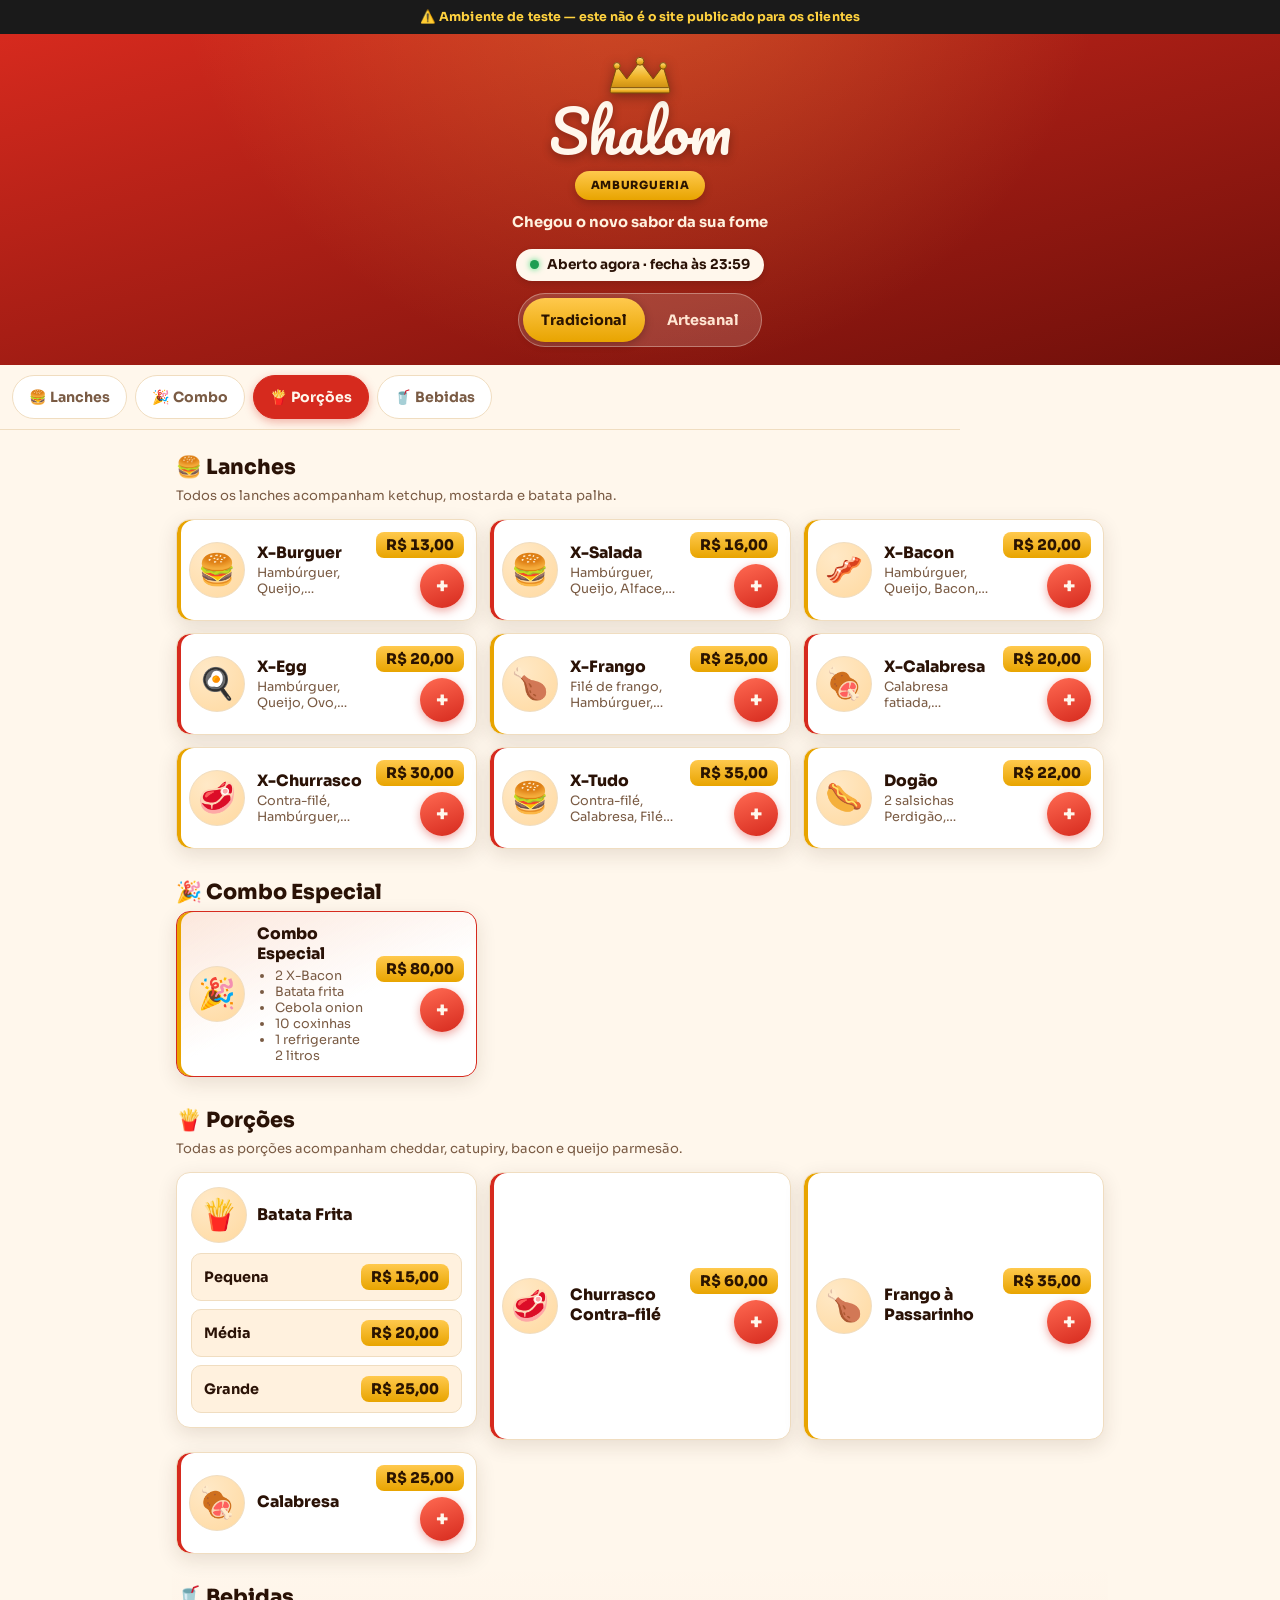
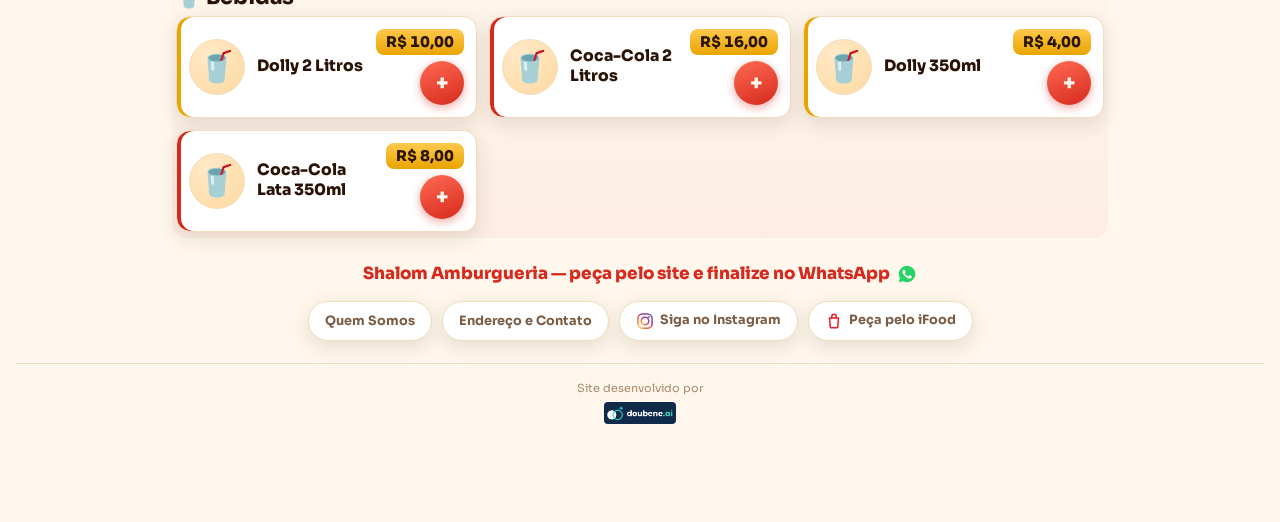
==== index.html @ d797e310 "Usa o ícone real do WhatsApp no painel Endereço e Contato Troca o emoji de telefone (📞) pela mesma S" ====
<!DOCTYPE html>
<html lang="pt-BR">
<head>
  <meta charset="UTF-8" />
  <meta name="viewport" content="width=device-width, initial-scale=1, viewport-fit=cover" />
  <title>Shalom Amburgueria | Cardápio e Pedido pelo WhatsApp</title>
  <meta name="description" content="Monte seu pedido de lanches, porções e bebidas da Shalom Amburgueria e envie direto pelo WhatsApp. Rápido, fácil e sem cadastro." />

  <!-- Open Graph / compartilhamento -->
  <meta property="og:title" content="Shalom Amburgueria" />
  <meta property="og:description" content="Monte seu pedido e envie pelo WhatsApp em menos de 1 minuto." />
  <meta property="og:type" content="website" />
  <meta property="og:image" content="favicon.svg" />

  <meta name="theme-color" content="#8c1a12" />
  <link rel="icon" type="image/svg+xml" href="favicon.svg" />

  <!-- Google Fonts: Sora (textos) e Pacifico (logo, estilo letreiro de neon) -->
  <link rel="preconnect" href="https://fonts.googleapis.com" />
  <link rel="preconnect" href="https://fonts.gstatic.com" crossorigin />
  <link href="https://fonts.googleapis.com/css2?family=Pacifico&family=Sora:wght@400;500;600;700;800&display=swap" rel="stylesheet" />

  <link rel="stylesheet" href="style.css" />
</head>
<body>

  <!-- Só aparece fora do domínio de produção (ver CONFIG.dominioProducao
       em cardapio.js) — evita confundir o ambiente de testes com o site
       real. Preenchido/mostrado pelo app.js. -->
  <p id="banner-ambiente" class="banner-ambiente" hidden>⚠️ Ambiente de teste — este não é o site publicado para os clientes</p>

  <!-- ======================= CABEÇALHO ======================= -->
  <header class="topo">
    <div class="topo__conteudo">
      <!-- Logo recriado em SVG/CSS, sem usar fotos do cardápio impresso -->
      <div class="logo" role="img" aria-label="Shalom Amburgueria">
        <svg class="logo__coroa" viewBox="0 0 100 60" aria-hidden="true" focusable="false">
          <polygon points="5,50 15,15 30,35 50,8 70,35 85,15 95,50" fill="url(#gradCoroa)" stroke="#7a4f0c" stroke-width="1.5" stroke-linejoin="round" />
          <circle cx="15" cy="15" r="5" fill="url(#gradCoroa)" stroke="#7a4f0c" stroke-width="1.5" />
          <circle cx="50" cy="8" r="6" fill="url(#gradCoroa)" stroke="#7a4f0c" stroke-width="1.5" />
          <circle cx="85" cy="15" r="5" fill="url(#gradCoroa)" stroke="#7a4f0c" stroke-width="1.5" />
          <rect x="5" y="48" width="90" height="8" rx="2" fill="url(#gradCoroa)" stroke="#7a4f0c" stroke-width="1.5" />
          <defs>
            <linearGradient id="gradCoroa" x1="0" y1="0" x2="0" y2="1">
              <stop offset="0%" stop-color="#ffe28a" />
              <stop offset="55%" stop-color="#f0b429" />
              <stop offset="100%" stop-color="#c98b0f" />
            </linearGradient>
          </defs>
        </svg>
        <span class="logo__nome">Shalom</span>
        <span class="logo__faixa">Amburgueria</span>
        <p class="logo__tagline" id="tagline"></p>
      </div>

      <div class="topo__status-linha">
        <p id="status-loja" class="status-loja" aria-live="polite">
          <span class="status-loja__ponto" aria-hidden="true"></span>
          <span class="status-loja__texto">Verificando horário…</span>
        </p>

        <!-- Seletor de linha: só aparece quando há 2 linhas ativas (ver app.js) -->
        <div id="seletor-linha" class="seletor-linha" role="radiogroup" aria-label="Escolha a linha do lanche">
          <button type="button" class="seletor-linha__btn" data-linha="tradicional" role="radio" aria-checked="true">Tradicional</button>
          <button type="button" class="seletor-linha__btn" data-linha="artesanal" role="radio" aria-checked="false">Artesanal</button>
        </div>
      </div>
    </div>
  </header>

  <!-- ======================= MENU DE CATEGORIAS ======================= -->
  <nav class="menu-categorias" id="menu-categorias" aria-label="Categorias do cardápio">
    <button type="button" class="menu-categorias__btn" data-categoria="cat-lanches" aria-current="true">🍔 Lanches</button>
    <button type="button" class="menu-categorias__btn" data-categoria="cat-combo">🎉 Combo</button>
    <button type="button" class="menu-categorias__btn" data-categoria="cat-porcoes">🍟 Porções</button>
    <button type="button" class="menu-categorias__btn" data-categoria="cat-bebidas">🥤 Bebidas</button>
  </nav>

  <!-- ======================= CONTEÚDO PRINCIPAL ======================= -->
  <main id="conteudo">

    <section id="cat-lanches" class="secao" aria-labelledby="titulo-lanches">
      <h2 id="titulo-lanches" class="secao__titulo">🍔 Lanches</h2>
      <p class="secao__observacao" id="obs-lanches"></p>
      <div class="grade-itens" id="grade-lanches"></div>
    </section>

    <section id="cat-combo" class="secao" aria-labelledby="titulo-combo">
      <h2 id="titulo-combo" class="secao__titulo">🎉 Combo Especial</h2>
      <div class="grade-itens" id="grade-combo"></div>
    </section>

    <section id="cat-porcoes" class="secao" aria-labelledby="titulo-porcoes">
      <h2 id="titulo-porcoes" class="secao__titulo">🍟 Porções</h2>
      <p class="secao__observacao" id="obs-porcoes"></p>
      <div class="grade-itens" id="grade-porcoes"></div>
    </section>

    <section id="cat-bebidas" class="secao secao--bebidas" aria-labelledby="titulo-bebidas">
      <h2 id="titulo-bebidas" class="secao__titulo">🥤 Bebidas</h2>
      <div class="grade-itens" id="grade-bebidas"></div>
    </section>

  </main>

  <footer class="rodape">
    <p class="rodape__destaque">
      Shalom Amburgueria — peça pelo site e finalize no WhatsApp
      <svg class="icone-whatsapp icone-whatsapp--inline" viewBox="0 0 24 24" aria-hidden="true" focusable="false" fill="currentColor">
        <path d="M12.04 2C6.58 2 2.13 6.45 2.13 11.91c0 1.75.46 3.45 1.32 4.95L2 22l5.25-1.38c1.45.79 3.08 1.21 4.79 1.21h.01c5.46 0 9.9-4.44 9.9-9.9S17.5 2 12.04 2zm5.8 14.03c-.24.68-1.4 1.3-1.93 1.38-.49.08-1.11.11-1.79-.11-.41-.13-.94-.3-1.62-.6-2.85-1.23-4.71-4.09-4.85-4.28-.14-.19-1.16-1.54-1.16-2.94 0-1.4.73-2.09.99-2.37.26-.28.57-.35.76-.35.19 0 .38 0 .55.01.18.01.41-.07.64.49.24.57.81 1.98.88 2.12.07.14.12.31.02.5-.09.19-.14.31-.28.48-.14.17-.29.37-.42.5-.14.14-.28.29-.12.57.16.28.71 1.17 1.52 1.9 1.05.94 1.93 1.23 2.21 1.37.28.14.44.12.6-.07.16-.19.68-.79.87-1.06.18-.28.37-.23.62-.14.26.09 1.63.77 1.91.91.28.14.47.21.54.33.07.12.07.68-.17 1.36z" />
      </svg>
    </p>

    <nav class="rodape__links" aria-label="Sobre a loja">
      <button type="button" class="rodape__link" id="btn-quem-somos">Quem Somos</button>
      <button type="button" class="rodape__link" id="btn-endereco">Endereço e Contato</button>
      <a href="#" class="rodape__link" id="link-instagram" target="_blank" rel="noopener noreferrer" hidden>
        <svg class="rodape__icone" viewBox="0 0 24 24" aria-hidden="true" focusable="false">
          <defs>
            <linearGradient id="gradInsta" x1="0%" y1="100%" x2="100%" y2="0%">
              <stop offset="0%" stop-color="#FED576" />
              <stop offset="26%" stop-color="#F47133" />
              <stop offset="61%" stop-color="#BC3081" />
              <stop offset="100%" stop-color="#4C63D2" />
            </linearGradient>
          </defs>
          <rect x="2.5" y="2.5" width="19" height="19" rx="6" fill="none" stroke="url(#gradInsta)" stroke-width="2" />
          <circle cx="12" cy="12" r="5" fill="none" stroke="url(#gradInsta)" stroke-width="2" />
          <circle cx="17.3" cy="6.7" r="1.3" fill="url(#gradInsta)" />
        </svg>
        Siga no Instagram
      </a>
      <a href="#" class="rodape__link" id="link-ifood" target="_blank" rel="noopener noreferrer" hidden>
        <svg class="rodape__icone" viewBox="0 0 24 24" aria-hidden="true" focusable="false" fill="none" stroke="#EA1D2C" stroke-width="2" stroke-linecap="round" stroke-linejoin="round">
          <path d="M6 8h12l-1.1 12.2a1 1 0 0 1-1 .8H8.1a1 1 0 0 1-1-.8L6 8z" />
          <path d="M9 8V6a3 3 0 0 1 6 0v2" />
        </svg>
        Peça pelo iFood
      </a>
    </nav>

    <div class="rodape__credito">
      <span>Site desenvolvido por</span>
      <img src="doubene-logo.png" alt="doubene.ai" class="rodape__credito-logo" width="120" height="36" loading="lazy" />
    </div>
  </footer>

  <!-- ======================= PAINEL INFORMATIVO (Quem Somos / Endereço) ======================= -->
  <div id="overlay-info" class="overlay" hidden></div>
  <section id="painel-info" class="painel painel--info" hidden aria-labelledby="info-titulo" role="dialog" aria-modal="true">
    <div class="painel__alca" aria-hidden="true"></div>
    <button type="button" class="painel__fechar" id="fechar-painel-info" aria-label="Fechar">✕</button>
    <h3 id="info-titulo" class="painel__nome"></h3>
    <div class="painel__corpo" id="info-corpo"></div>
  </section>

  <!-- Ícone do WhatsApp reaproveitado via JS (app.js) na linha de contato do
       painel "Endereço e Contato", sem precisar de innerHTML. -->
  <template id="template-icone-whatsapp">
    <svg class="info-paragrafo__icone" viewBox="0 0 24 24" aria-hidden="true" focusable="false" fill="#25d366">
      <path d="M12.04 2C6.58 2 2.13 6.45 2.13 11.91c0 1.75.46 3.45 1.32 4.95L2 22l5.25-1.38c1.45.79 3.08 1.21 4.79 1.21h.01c5.46 0 9.9-4.44 9.9-9.9S17.5 2 12.04 2zm5.8 14.03c-.24.68-1.4 1.3-1.93 1.38-.49.08-1.11.11-1.79-.11-.41-.13-.94-.3-1.62-.6-2.85-1.23-4.71-4.09-4.85-4.28-.14-.19-1.16-1.54-1.16-2.94 0-1.4.73-2.09.99-2.37.26-.28.57-.35.76-.35.19 0 .38 0 .55.01.18.01.41-.07.64.49.24.57.81 1.98.88 2.12.07.14.12.31.02.5-.09.19-.14.31-.28.48-.14.17-.29.37-.42.5-.14.14-.28.29-.12.57.16.28.71 1.17 1.52 1.9 1.05.94 1.93 1.23 2.21 1.37.28.14.44.12.6-.07.16-.19.68-.79.87-1.06.18-.28.37-.23.62-.14.26.09 1.63.77 1.91.91.28.14.47.21.54.33.07.12.07.68-.17 1.36z" />
    </svg>
  </template>

  <!-- ======================= BARRA FIXA DO CARRINHO ======================= -->
  <button type="button" id="barra-carrinho" class="barra-carrinho" hidden aria-label="Abrir carrinho">
    <span class="barra-carrinho__qtd" id="barra-carrinho-qtd">0</span>
    <span class="barra-carrinho__texto">Ver carrinho</span>
    <span class="barra-carrinho__total" id="barra-carrinho-total">R$ 0,00</span>
  </button>

  <!-- ======================= PAINEL DE ITEM (bottom sheet) ======================= -->
  <div id="overlay-item" class="overlay" hidden></div>
  <section id="painel-item" class="painel" hidden aria-labelledby="painel-item-nome" role="dialog" aria-modal="true">
    <div class="painel__alca" aria-hidden="true"></div>
    <button type="button" class="painel__fechar" id="fechar-painel-item" aria-label="Fechar">✕</button>

    <div class="painel__cabecalho">
      <div class="painel__icone" id="painel-item-icone" aria-hidden="true"></div>
      <div>
        <h3 id="painel-item-nome" class="painel__nome"></h3>
        <p id="painel-item-preco-base" class="painel__preco-base"></p>
      </div>
    </div>

    <div class="painel__corpo" id="painel-item-corpo">
      <!-- Preenchido dinamicamente pelo app.js: sabor, ingredientes removíveis, adicionais, observação -->
    </div>

    <div class="painel__rodape">
      <div class="stepper" role="group" aria-label="Quantidade">
        <button type="button" class="stepper__btn" id="painel-item-menos" aria-label="Diminuir quantidade">−</button>
        <span class="stepper__valor" id="painel-item-qtd">1</span>
        <button type="button" class="stepper__btn" id="painel-item-mais" aria-label="Aumentar quantidade">+</button>
      </div>
      <button type="button" class="btn btn--primario btn--grande" id="painel-item-confirmar">
        Adicionar · <span id="painel-item-total">R$ 0,00</span>
      </button>
    </div>
  </section>

  <!-- ======================= CARRINHO (bottom sheet) ======================= -->
  <div id="overlay-carrinho" class="overlay" hidden></div>
  <section id="painel-carrinho" class="painel painel--carrinho" hidden aria-labelledby="carrinho-titulo" role="dialog" aria-modal="true">
    <div class="painel__alca" aria-hidden="true"></div>
    <button type="button" class="painel__fechar" id="fechar-painel-carrinho" aria-label="Fechar carrinho">✕</button>
    <h3 id="carrinho-titulo" class="painel__nome">Seu pedido</h3>

    <div class="painel__corpo" id="lista-carrinho">
      <!-- Itens do carrinho renderizados pelo app.js -->
    </div>

    <div class="resumo-valores" id="resumo-carrinho">
      <div class="resumo-valores__linha">
        <span>Subtotal</span>
        <span id="carrinho-subtotal">R$ 0,00</span>
      </div>
      <div class="resumo-valores__linha">
        <span>Taxa de entrega</span>
        <span id="carrinho-taxa">a combinar</span>
      </div>
      <div class="resumo-valores__linha resumo-valores__linha--total">
        <span>Total</span>
        <span id="carrinho-total">R$ 0,00</span>
      </div>
      <p id="carrinho-aviso-minimo" class="aviso" hidden></p>
    </div>

    <button type="button" class="btn btn--primario btn--grande" id="btn-ir-checkout">Continuar para finalizar</button>
  </section>

  <!-- ======================= FINALIZAÇÃO (bottom sheet) ======================= -->
  <div id="overlay-checkout" class="overlay" hidden></div>
  <section id="painel-checkout" class="painel painel--checkout" hidden aria-labelledby="checkout-titulo" role="dialog" aria-modal="true">
    <div class="painel__alca" aria-hidden="true"></div>
    <button type="button" class="painel__fechar" id="fechar-painel-checkout" aria-label="Fechar">✕</button>
    <h3 id="checkout-titulo" class="painel__nome">Finalizar pedido</h3>

    <div id="checkout-formulario">
    <form id="form-checkout" class="painel__corpo" novalidate>
      <label class="campo">
        <span class="campo__rotulo">Nome *</span>
        <input type="text" id="cliente-nome" name="nome" autocomplete="name" required maxlength="60" />
        <span class="campo__erro" id="erro-nome"></span>
      </label>

      <label class="campo">
        <span class="campo__rotulo">Telefone (WhatsApp) *</span>
        <input type="tel" id="cliente-telefone" name="telefone" autocomplete="tel" required inputmode="tel" placeholder="(11) 90000-0000" maxlength="20" />
        <span class="campo__erro" id="erro-telefone"></span>
      </label>

      <fieldset class="campo campo--fieldset">
        <legend class="campo__rotulo">Como vai receber? *</legend>
        <div class="opcoes-toggle" role="radiogroup" aria-label="Entrega ou retirada">
          <button type="button" class="opcoes-toggle__btn" id="opcao-entrega" data-tipo="entrega" aria-pressed="true">🛵 Entrega</button>
          <button type="button" class="opcoes-toggle__btn" id="opcao-retirada" data-tipo="retirada" aria-pressed="false">🏪 Retirada</button>
        </div>
      </fieldset>

      <div id="campos-endereco" class="campos-endereco">
        <label class="campo">
          <span class="campo__rotulo">Rua *</span>
          <input type="text" id="endereco-rua" name="rua" autocomplete="address-line1" maxlength="80" />
          <span class="campo__erro" id="erro-rua"></span>
        </label>
        <div class="campo-duplo">
          <label class="campo">
            <span class="campo__rotulo">Número *</span>
            <input type="text" id="endereco-numero" name="numero" autocomplete="off" inputmode="numeric" maxlength="10" />
            <span class="campo__erro" id="erro-numero"></span>
          </label>
          <label class="campo">
            <span class="campo__rotulo">Bairro *</span>
            <input type="text" id="endereco-bairro" name="bairro" autocomplete="address-level3" maxlength="50" />
            <span class="campo__erro" id="erro-bairro"></span>
          </label>
        </div>
        <label class="campo">
          <span class="campo__rotulo">Complemento / referência</span>
          <input type="text" id="endereco-complemento" name="complemento" autocomplete="off" maxlength="80" />
        </label>
      </div>

      <fieldset class="campo campo--fieldset">
        <legend class="campo__rotulo">Forma de pagamento *</legend>
        <div class="opcoes-pagamento" role="radiogroup" aria-label="Forma de pagamento">
          <label class="opcao-radio">
            <input type="radio" name="pagamento" value="Pix" />
            <span>💠 Pix</span>
          </label>
          <label class="opcao-radio">
            <input type="radio" name="pagamento" value="Cartão na entrega" />
            <span>💳 Cartão na entrega</span>
          </label>
          <label class="opcao-radio">
            <input type="radio" name="pagamento" value="Dinheiro" />
            <span>💵 Dinheiro</span>
          </label>
        </div>
        <span class="campo__erro" id="erro-pagamento"></span>
      </fieldset>

      <label class="campo" id="campo-troco" hidden>
        <span class="campo__rotulo">Troco para quanto?</span>
        <input type="text" id="cliente-troco" name="troco" inputmode="numeric" placeholder="Ex: 50" maxlength="10" />
      </label>

      <label class="campo">
        <span class="campo__rotulo">Observações gerais</span>
        <textarea id="observacoes-gerais" name="observacoes" rows="3" maxlength="300" placeholder="Ex: sem cebola em tudo, tocar interfone 2x…"></textarea>
      </label>
    </form>

    <div class="resumo-valores">
      <div class="resumo-valores__linha resumo-valores__linha--total">
        <span>Total do pedido</span>
        <span id="checkout-total">R$ 0,00</span>
      </div>
    </div>

    <p id="aviso-fechado" class="aviso aviso--fechado" hidden></p>

    <button type="submit" form="form-checkout" class="btn btn--whatsapp btn--grande" id="btn-enviar-whatsapp">
      <svg class="icone-whatsapp" viewBox="0 0 24 24" aria-hidden="true" focusable="false" fill="currentColor">
        <path d="M12.04 2C6.58 2 2.13 6.45 2.13 11.91c0 1.75.46 3.45 1.32 4.95L2 22l5.25-1.38c1.45.79 3.08 1.21 4.79 1.21h.01c5.46 0 9.9-4.44 9.9-9.9S17.5 2 12.04 2zm5.8 14.03c-.24.68-1.4 1.3-1.93 1.38-.49.08-1.11.11-1.79-.11-.41-.13-.94-.3-1.62-.6-2.85-1.23-4.71-4.09-4.85-4.28-.14-.19-1.16-1.54-1.16-2.94 0-1.4.73-2.09.99-2.37.26-.28.57-.35.76-.35.19 0 .38 0 .55.01.18.01.41-.07.64.49.24.57.81 1.98.88 2.12.07.14.12.31.02.5-.09.19-.14.31-.28.48-.14.17-.29.37-.42.5-.14.14-.28.29-.12.57.16.28.71 1.17 1.52 1.9 1.05.94 1.93 1.23 2.21 1.37.28.14.44.12.6-.07.16-.19.68-.79.87-1.06.18-.28.37-.23.62-.14.26.09 1.63.77 1.91.91.28.14.47.21.54.33.07.12.07.68-.17 1.36z" />
      </svg>
      Enviar pedido pelo WhatsApp
    </button>
    <p class="dica-envio">Toque em enviar no WhatsApp para confirmar seu pedido.</p>
    </div>

    <!-- Tela mostrada assim que o cliente conclui o envio. A confirmação de
         que o pedido chegou é automática aqui no site; quem confirma que a
         loja RECEBEU e vai preparar é a própria loja, respondendo no
         WhatsApp — isso não dá pra automatizar sem um atendente humano. -->
    <div id="checkout-sucesso" class="painel__corpo checkout-sucesso" hidden>
      <div class="checkout-sucesso__icone" aria-hidden="true">✅</div>
      <h4 class="checkout-sucesso__titulo">Pedido enviado!</h4>
      <p class="checkout-sucesso__texto">
        Agora é só finalizar o envio lá no WhatsApp que abriu (toque no
        botão verde de enviar da conversa).
      </p>
      <p class="checkout-sucesso__texto">
        A loja vai confirmar o recebimento do seu pedido respondendo por lá.
      </p>
      <button type="button" class="btn btn--secundario btn--grande" id="btn-novo-pedido">
        Fazer novo pedido
      </button>
    </div>
  </section>

  <!-- Área para leitores de tela anunciarem mensagens rápidas (ex: "item adicionado") -->
  <div id="anuncio" class="sr-somente" role="status" aria-live="polite"></div>

  <script src="cardapio.js"></script>
  <script src="app.js"></script>
</body>
</html>
---- style.css ----
/* =========================================================================
   Shalom Amburgueria — estilos
   Identidade "Cardápio Profissional": visual claro e fotogênico, no
   padrão dos grandes apps de delivery (iFood, Burger King, Outback) —
   faixa vermelha de marca no topo, corpo em creme/branco, cards com
   sombra suave e dourado como cor de destaque (preço, seleção).
   Mobile-first: as regras "base" valem para celular; media queries no fim
   do arquivo ajustam para tablet/desktop.
   ========================================================================= */

/* ---------- Paleta e variáveis ---------- */
:root {
  --bg: #fff7ec;
  --bg-secao: #ffffff;
  --bg-secao-alt: #fff1de;
  --borda: #f0ddc0;

  --vermelho: #d62a1e;
  --vermelho-claro: #ff6a52;
  --vermelho-escuro: #6e0f0a;

  --primario: #e8a400; /* dourado — preço, seleção, destaques */
  --primario-claro: #ffc94d;
  --primario-escuro: #a66e00;

  --sucesso: #1e9e52;
  --sucesso-claro: #3ddc7a;
  --erro: #d6304a;

  --texto: #2a1206;
  --texto-muted: #7a5b44;
  --texto-muted-2: #a98a6e;
  --branco: #fff7ec;

  --sombra: 0 6px 20px rgba(60, 30, 10, 0.12);
  --sombra-forte: 0 12px 32px rgba(60, 20, 10, 0.22);
  --raio: 14px;

  --fonte-titulo: "Sora", sans-serif;
  --fonte-logo: "Pacifico", cursive;
}

/* ---------- Reset básico ---------- */
* {
  box-sizing: border-box;
}

html {
  -webkit-text-size-adjust: 100%;
}

body {
  margin: 0;
  background: var(--bg);
  color: var(--texto);
  font-family: var(--fonte-titulo);
  line-height: 1.45;
  padding-bottom: calc(90px + env(safe-area-inset-bottom, 0px));
}

img {
  max-width: 100%;
}

/* Várias classes abaixo (.painel, .overlay, .barra-carrinho) definem sua
   própria propriedade "display". Sem isto, essa regra teria a mesma
   especificidade que a regra padrão do navegador para [hidden] e, sendo
   declarada depois, venceria — deixando o elemento visível mesmo com o
   atributo "hidden" presente. Esta regra garante que "hidden" sempre vence. */
[hidden] {
  display: none !important;
}

h1, h2, h3 {
  margin: 0;
  font-family: var(--fonte-titulo);
}

button {
  font-family: inherit;
}

/* Foco visível para acessibilidade em todos os elementos interativos */
a:focus-visible,
button:focus-visible,
input:focus-visible,
textarea:focus-visible,
[tabindex]:focus-visible {
  outline: 3px solid var(--vermelho-escuro);
  outline-offset: 2px;
}

/* Respeita usuários que preferem menos animação */
@media (prefers-reduced-motion: reduce) {
  *, *::before, *::after {
    animation-duration: 0.001ms !important;
    animation-iteration-count: 1 !important;
    transition-duration: 0.001ms !important;
    scroll-behavior: auto !important;
  }
}

.sr-somente {
  position: absolute;
  width: 1px;
  height: 1px;
  padding: 0;
  margin: -1px;
  overflow: hidden;
  clip: rect(0, 0, 0, 0);
  white-space: nowrap;
  border: 0;
}

/* =========================================================================
   AVISO DE AMBIENTE DE TESTE (só aparece fora do domínio de produção)
   ========================================================================= */
.banner-ambiente {
  margin: 0;
  padding: 8px 16px;
  padding-top: calc(8px + env(safe-area-inset-top, 0px));
  background: #1a1a1a;
  color: #ffd23f;
  text-align: center;
  font-size: 0.78rem;
  font-weight: 700;
  letter-spacing: 0.01em;
}

/* =========================================================================
   CABEÇALHO / LOGO — faixa vermelha de marca, como um app de delivery
   ========================================================================= */
.topo {
  padding: 22px 16px 18px;
  background:
    radial-gradient(circle at 50% -40%, rgba(255, 201, 77, 0.28), transparent 60%),
    linear-gradient(165deg, var(--vermelho) 0%, var(--vermelho-escuro) 100%);
  padding-top: calc(22px + env(safe-area-inset-top, 0px));
}

.topo__conteudo {
  max-width: 720px;
  margin: 0 auto;
}

.logo {
  display: flex;
  flex-direction: column;
  align-items: center;
  text-align: center;
  gap: 2px;
}

.logo__coroa {
  width: 66px;
  height: auto;
  filter: drop-shadow(0 3px 6px rgba(0, 0, 0, 0.35));
  margin-bottom: 4px;
}

.logo__nome {
  font-family: var(--fonte-logo);
  font-size: 3rem;
  line-height: 1;
  color: #fff7ec;
  text-shadow: 0 3px 10px rgba(0, 0, 0, 0.3);
}

.logo__faixa {
  margin-top: 10px;
  display: inline-flex;
  align-items: center;
  background: linear-gradient(180deg, var(--primario-claro), var(--primario));
  color: #2b1400;
  font-weight: 800;
  letter-spacing: 0.06em;
  text-transform: uppercase;
  font-size: 0.7rem;
  padding: 6px 16px;
  border-radius: 999px;
  box-shadow: 0 3px 8px rgba(0, 0, 0, 0.2);
}

.logo__tagline {
  margin: 10px 0 0;
  font-size: 0.92rem;
  font-weight: 700;
  color: #fff1de;
}

.logo__tagline:empty {
  display: none;
}

.topo__status-linha {
  margin-top: 16px;
  display: flex;
  flex-direction: column;
  align-items: center;
  gap: 12px;
}

.status-loja {
  display: inline-flex;
  align-items: center;
  gap: 8px;
  margin: 0;
  padding: 6px 14px;
  border-radius: 999px;
  background: #fff7ec;
  border: none;
  font-size: 0.85rem;
  font-weight: 700;
  color: var(--texto);
  box-shadow: 0 2px 6px rgba(0, 0, 0, 0.15);
}

.status-loja__ponto {
  width: 9px;
  height: 9px;
  border-radius: 50%;
  background: #999;
  flex-shrink: 0;
}

.status-loja--aberto .status-loja__ponto {
  background: var(--sucesso);
  box-shadow: 0 0 6px var(--sucesso-claro);
}

.status-loja--fechado .status-loja__ponto {
  background: var(--erro);
  box-shadow: 0 0 6px var(--erro);
}

/* Seletor Tradicional / Artesanal */
.seletor-linha {
  display: inline-flex;
  background: rgba(255, 247, 236, 0.16);
  border: 1px solid rgba(255, 247, 236, 0.35);
  border-radius: 999px;
  padding: 4px;
  gap: 4px;
}

.seletor-linha__btn {
  border: none;
  background: transparent;
  color: #ffe6d3;
  font-weight: 700;
  font-size: 0.9rem;
  padding: 9px 18px;
  min-height: 44px;
  border-radius: 999px;
  cursor: pointer;
  transition: background-color 0.2s, color 0.2s, box-shadow 0.2s;
}

.seletor-linha__btn[aria-checked="true"] {
  background: linear-gradient(180deg, var(--primario-claro), var(--primario));
  color: #2b1400;
  box-shadow: 0 2px 8px rgba(0, 0, 0, 0.25);
}

/* =========================================================================
   MENU DE CATEGORIAS (fixo no topo ao rolar)
   ========================================================================= */
.menu-categorias {
  position: sticky;
  top: 0;
  z-index: 20;
  display: flex;
  gap: 8px;
  overflow-x: auto;
  -webkit-overflow-scrolling: touch;
  background: rgba(255, 247, 236, 0.94);
  backdrop-filter: blur(6px);
  padding: 10px 12px;
  border-bottom: 1px solid var(--borda);
  scrollbar-width: none;
}

.menu-categorias::-webkit-scrollbar {
  display: none;
}

.menu-categorias__btn {
  flex: 0 0 auto;
  min-height: 44px;
  padding: 10px 16px;
  border-radius: 999px;
  border: 1px solid var(--borda);
  background: var(--bg-secao);
  color: var(--texto-muted);
  font-weight: 700;
  font-size: 0.88rem;
  cursor: pointer;
  white-space: nowrap;
  transition: background-color 0.2s, color 0.2s, border-color 0.2s, box-shadow 0.2s;
}

.menu-categorias__btn[aria-current="true"] {
  background: var(--vermelho);
  color: #fff7ec;
  border-color: var(--vermelho);
  box-shadow: 0 3px 10px rgba(214, 42, 30, 0.35);
}

/* =========================================================================
   SEÇÕES E GRADE DE ITENS
   ========================================================================= */
main {
  max-width: 720px;
  margin: 0 auto;
  padding: 0 12px;
}

.secao {
  padding: 22px 4px 6px;
  scroll-margin-top: 64px;
}

.secao__titulo {
  font-size: 1.3rem;
  font-weight: 800;
  color: var(--texto);
  margin-bottom: 4px;
}

.secao__observacao {
  color: var(--texto-muted);
  font-size: 0.82rem;
  margin: 4px 0 14px;
}

.secao--bebidas {
  background: linear-gradient(180deg, transparent, rgba(214, 42, 30, 0.05));
  border-radius: var(--raio);
}

.grade-itens {
  display: grid;
  grid-template-columns: 1fr;
  gap: 12px;
}

/* Itens de grid têm min-width:auto por padrão, ou seja, não encolhem além
   do conteúdo interno. Sem isto, em telas estreitas o card ficava mais
   largo que a coluna e empurrava a etiqueta de preço para fora da tela. */
.grade-itens > * {
  min-width: 0;
}

/* ---------- Card de item ---------- */
.cartao-item {
  display: flex;
  align-items: center;
  gap: 12px;
  background: var(--bg-secao);
  border: 1px solid var(--borda);
  border-radius: var(--raio);
  padding: 12px;
  text-align: left;
  color: inherit;
  cursor: pointer;
  width: 100%;
  min-height: 44px;
  box-shadow: var(--sombra);
  transition: transform 0.15s, box-shadow 0.15s;
}

/* Acento colorido alternado nas bordas — dourado e vermelho, a dupla da
   marca — dando ritmo e cor à lista mesmo sem fotos dos produtos. */
.cartao-item:nth-child(odd) {
  box-shadow: var(--sombra), inset 4px 0 0 var(--primario);
}

.cartao-item:nth-child(even) {
  box-shadow: var(--sombra), inset 4px 0 0 var(--vermelho);
}

.cartao-item:hover,
.cartao-item:focus-visible {
  box-shadow: var(--sombra-forte), inset 4px 0 0 var(--primario);
  transform: translateY(-1px);
}

.cartao-item:active {
  transform: scale(0.99);
}

/* Selo do ícone/emoji do item: círculo claro e quente, como um "azulejo de
   categoria" de app de delivery, já que não é uma foto real do produto. */
.cartao-item__icone {
  flex: 0 0 auto;
  width: 56px;
  height: 56px;
  border-radius: 50%;
  display: flex;
  align-items: center;
  justify-content: center;
  font-size: 1.9rem;
  background: radial-gradient(circle at 32% 26%, #ffe9c7, #ffd9a0);
  border: 1px solid var(--borda);
  overflow: hidden;
}

.cartao-item__icone img {
  width: 100%;
  height: 100%;
  object-fit: cover;
}

.cartao-item__corpo {
  flex: 1 1 auto;
  min-width: 0;
}

.cartao-item__nome {
  font-weight: 800;
  font-size: 0.98rem;
  margin: 0 0 2px;
  color: var(--texto);
}

.cartao-item__ingredientes {
  color: var(--texto-muted);
  font-size: 0.8rem;
  margin: 0;
  overflow: hidden;
  text-overflow: ellipsis;
  display: -webkit-box;
  -webkit-line-clamp: 2;
  -webkit-box-orient: vertical;
}

.cartao-item__direita {
  flex: 0 0 auto;
  display: flex;
  flex-direction: column;
  align-items: flex-end;
  gap: 6px;
}

.etiqueta-preco {
  background: linear-gradient(180deg, var(--primario-claro), var(--primario));
  color: #2b1400;
  font-weight: 800;
  font-size: 0.92rem;
  font-variant-numeric: tabular-nums;
  white-space: nowrap;
  padding: 4px 10px;
  border-radius: 8px;
}

.botao-add {
  min-width: 44px;
  min-height: 44px;
  border-radius: 50%;
  border: none;
  background: linear-gradient(160deg, var(--vermelho-claro), var(--vermelho));
  color: #fff7ec;
  font-size: 1.3rem;
  font-weight: 800;
  display: flex;
  align-items: center;
  justify-content: center;
  cursor: pointer;
  box-shadow: 0 3px 10px rgba(214, 42, 30, 0.4);
  transition: filter 0.15s;
}

.botao-add:hover,
.botao-add:focus-visible {
  filter: brightness(1.08);
}

/* Card do combo (destaque maior) */
.cartao-combo {
  border-color: var(--vermelho);
  background: linear-gradient(160deg, rgba(214, 42, 30, 0.08), var(--bg-secao) 55%);
  box-shadow: var(--sombra), inset 4px 0 0 var(--vermelho);
}

.cartao-item__lista {
  margin: 4px 0 0;
  padding-left: 18px;
  color: var(--texto-muted);
  font-size: 0.8rem;
}

/* Porções: bloco de tamanhos de batata frita */
.bloco-batata {
  background: var(--bg-secao);
  border: 1px solid var(--borda);
  border-radius: var(--raio);
  padding: 14px;
  margin-bottom: 12px;
  box-shadow: var(--sombra);
}

.bloco-batata__cabecalho {
  display: flex;
  align-items: center;
  gap: 10px;
  margin-bottom: 10px;
}

.bloco-batata__nome {
  font-weight: 800;
  color: var(--texto);
}

.bloco-batata__opcoes {
  display: flex;
  flex-direction: column;
  gap: 8px;
}

.opcao-tamanho {
  display: flex;
  align-items: center;
  justify-content: space-between;
  gap: 10px;
  background: var(--bg-secao-alt);
  border: 1px solid var(--borda);
  border-radius: 10px;
  padding: 10px 12px;
  min-height: 44px;
  /* Botões não herdam a cor de texto do body por padrão — por isso era
     preciso declarar explicitamente, senão "Pequena/Média/Grande" ficava
     com a cor de texto padrão do sistema em vez da cor da marca. */
  color: var(--texto);
  width: 100%;
  cursor: pointer;
  font-family: inherit;
}

.opcao-tamanho__nome {
  font-weight: 700;
  font-size: 0.9rem;
}

/* =========================================================================
   BARRA FIXA DO CARRINHO
   ========================================================================= */
.barra-carrinho {
  position: fixed;
  left: 12px;
  right: 12px;
  bottom: calc(12px + env(safe-area-inset-bottom, 0px));
  z-index: 30;
  max-width: 696px;
  margin: 0 auto;
  display: flex;
  align-items: center;
  gap: 10px;
  background: linear-gradient(180deg, var(--vermelho-claro) 0%, var(--vermelho) 55%, var(--vermelho-escuro) 100%);
  color: #fff7ec;
  border: none;
  border-radius: 14px;
  padding: 14px 16px;
  min-height: 56px;
  box-shadow: var(--sombra-forte);
  cursor: pointer;
  font-weight: 800;
}

.barra-carrinho__qtd {
  background: rgba(0, 0, 0, 0.22);
  border-radius: 999px;
  min-width: 26px;
  height: 26px;
  display: inline-flex;
  align-items: center;
  justify-content: center;
  font-size: 0.85rem;
}

.barra-carrinho__texto {
  flex: 1;
  text-align: left;
  font-size: 0.95rem;
  color: #fff7ec;
}

.barra-carrinho__total {
  font-size: 1rem;
}

/* =========================================================================
   OVERLAY + PAINÉIS (bottom sheets)
   ========================================================================= */
.overlay {
  position: fixed;
  inset: 0;
  background: rgba(30, 12, 5, 0.55);
  z-index: 40;
}

.painel {
  position: fixed;
  left: 0;
  right: 0;
  bottom: 0;
  z-index: 50;
  max-width: 720px;
  margin: 0 auto;
  background: var(--bg-secao);
  border-top: 4px solid var(--primario);
  border-radius: 20px 20px 0 0;
  padding: 10px 18px calc(18px + env(safe-area-inset-bottom, 0px));
  max-height: 88vh;
  display: flex;
  flex-direction: column;
  box-shadow: 0 -10px 40px rgba(40, 15, 5, 0.35);
  animation: subir 0.22s ease-out;
}

@keyframes subir {
  from { transform: translateY(16px); opacity: 0; }
  to { transform: translateY(0); opacity: 1; }
}

.painel__alca {
  width: 42px;
  height: 4px;
  border-radius: 999px;
  background: var(--borda);
  margin: 4px auto 8px;
  flex-shrink: 0;
}

.painel__fechar {
  position: absolute;
  top: 10px;
  right: 12px;
  width: 40px;
  height: 40px;
  border-radius: 50%;
  border: 1px solid var(--borda);
  background: var(--bg-secao-alt);
  color: var(--texto);
  font-size: 1.1rem;
  cursor: pointer;
}

.painel__cabecalho {
  display: flex;
  align-items: center;
  gap: 12px;
  padding: 4px 30px 14px 2px;
  flex-shrink: 0;
}

.painel__icone {
  width: 56px;
  height: 56px;
  border-radius: 50%;
  background: radial-gradient(circle at 32% 26%, #ffe9c7, #ffd9a0);
  border: 1px solid var(--borda);
  display: flex;
  align-items: center;
  justify-content: center;
  font-size: 1.9rem;
  flex-shrink: 0;
  overflow: hidden;
}

.painel__icone img {
  width: 100%;
  height: 100%;
  object-fit: cover;
}

.painel__nome {
  font-size: 1.15rem;
  margin: 0;
  color: var(--texto);
}

.painel__preco-base {
  margin: 2px 0 0;
  color: var(--vermelho);
  font-weight: 800;
  font-size: 0.95rem;
}

.painel__corpo {
  overflow-y: auto;
  flex: 1 1 auto;
  padding-right: 2px;
}

.info-paragrafo {
  color: var(--texto-muted);
  font-size: 0.95rem;
  line-height: 1.6;
  margin: 0 0 14px;
}

.info-paragrafo--whatsapp {
  display: flex;
  align-items: center;
  gap: 8px;
}

.info-paragrafo__icone {
  width: 20px;
  height: 20px;
  flex-shrink: 0;
}

/* #checkout-formulario envolve o formulário inteiro + resumo + botão de
   enviar, para poder trocar tudo isso pela tela de sucesso depois do envio.
   Ele assume o papel de área rolável do painel (que normalmente seria do
   .painel__corpo sozinho), senão o botão de enviar fica cortado fora da
   tela sem como rolar até ele. */
#checkout-formulario {
  display: flex;
  flex-direction: column;
  flex: 1 1 auto;
  min-height: 0;
  overflow-y: auto;
  padding-right: 2px;
}

#checkout-formulario #form-checkout {
  overflow: visible;
  flex: 0 0 auto;
  padding-right: 0;
}

.painel__rodape {
  flex-shrink: 0;
  display: flex;
  align-items: center;
  gap: 12px;
  padding-top: 14px;
  border-top: 1px solid var(--borda);
  margin-top: 12px;
}

/* Grupos dentro do painel de item */
.grupo-painel {
  margin-bottom: 18px;
}

.grupo-painel__titulo {
  font-size: 0.85rem;
  text-transform: uppercase;
  letter-spacing: 0.05em;
  color: var(--texto-muted-2);
  margin: 0 0 8px;
  font-weight: 800;
}

.opcao-check {
  display: flex;
  align-items: center;
  gap: 10px;
  padding: 10px 4px;
  min-height: 44px;
  border-bottom: 1px solid var(--borda);
  cursor: pointer;
  color: var(--texto);
}

.opcao-check input {
  width: 20px;
  height: 20px;
  flex-shrink: 0;
  accent-color: var(--vermelho);
}

.opcao-check__nome {
  flex: 1;
  font-size: 0.92rem;
}

.opcao-check__preco {
  color: var(--texto-muted);
  font-size: 0.85rem;
  white-space: nowrap;
}

.campo-texto,
textarea.campo-texto {
  width: 100%;
  background: var(--bg-secao-alt);
  border: 1px solid var(--borda);
  border-radius: 10px;
  color: var(--texto);
  padding: 11px 12px;
  font-family: inherit;
  font-size: 0.95rem;
  min-height: 44px;
}

textarea.campo-texto {
  resize: vertical;
  min-height: 70px;
}

/* Stepper de quantidade */
.stepper {
  display: flex;
  align-items: center;
  gap: 4px;
  background: var(--bg-secao-alt);
  border: 1px solid var(--borda);
  border-radius: 999px;
  padding: 4px;
  flex-shrink: 0;
}

.stepper__btn {
  width: 38px;
  height: 38px;
  border-radius: 50%;
  border: none;
  background: linear-gradient(160deg, var(--primario-claro), var(--primario));
  color: #2b1400;
  font-size: 1.2rem;
  font-weight: 800;
  cursor: pointer;
}

.stepper__valor {
  min-width: 28px;
  text-align: center;
  font-weight: 700;
  color: var(--texto);
}

/* =========================================================================
   BOTÕES GERAIS
   ========================================================================= */
.btn {
  min-height: 48px;
  border: none;
  border-radius: 12px;
  font-weight: 800;
  font-size: 0.95rem;
  cursor: pointer;
  padding: 12px 18px;
}

.btn--primario {
  background: linear-gradient(160deg, var(--primario-claro), var(--primario));
  color: #2b1400;
  box-shadow: 0 4px 14px rgba(232, 164, 0, 0.4);
}

.btn--grande {
  width: 100%;
}

.btn--whatsapp {
  background: linear-gradient(180deg, #34d97a, #1fae5c);
  color: #04240f;
  box-shadow: 0 4px 14px rgba(31, 174, 92, 0.4);
  display: flex;
  align-items: center;
  justify-content: center;
  gap: 8px;
}

.btn--whatsapp:disabled {
  background: #cfc7bd;
  color: #7a7268;
  box-shadow: none;
  cursor: not-allowed;
}

.btn--secundario {
  background: var(--bg-secao);
  border: 1px solid var(--vermelho);
  color: var(--vermelho);
}

.icone-whatsapp {
  width: 20px;
  height: 20px;
  flex-shrink: 0;
}

.dica-envio {
  text-align: center;
  color: var(--texto-muted-2);
  font-size: 0.78rem;
  margin: 8px 0 0;
}

/* Tela de confirmação exibida assim que o pedido é enviado */
.checkout-sucesso {
  text-align: center;
  padding: 20px 4px 8px;
}

.checkout-sucesso__icone {
  font-size: 3rem;
  line-height: 1;
  margin-bottom: 10px;
}

.checkout-sucesso__titulo {
  font-size: 1.3rem;
  color: var(--sucesso);
  margin: 0 0 12px;
}

.checkout-sucesso__texto {
  color: var(--texto-muted);
  font-size: 0.92rem;
  margin: 0 0 14px;
  line-height: 1.5;
}

.checkout-sucesso #btn-novo-pedido {
  margin-top: 8px;
}

/* =========================================================================
   CARRINHO — itens listados
   ========================================================================= */
.item-carrinho {
  display: flex;
  gap: 10px;
  padding: 12px 0;
  border-bottom: 1px solid var(--borda);
}

.item-carrinho__icone {
  width: 44px;
  height: 44px;
  border-radius: 50%;
  background: radial-gradient(circle at 32% 26%, #ffe9c7, #ffd9a0);
  border: 1px solid var(--borda);
  display: flex;
  align-items: center;
  justify-content: center;
  font-size: 1.3rem;
  flex-shrink: 0;
}

.item-carrinho__corpo {
  flex: 1;
  min-width: 0;
}

.item-carrinho__nome {
  font-weight: 800;
  font-size: 0.92rem;
  margin: 0 0 2px;
  color: var(--texto);
}

.item-carrinho__detalhe {
  color: var(--texto-muted);
  font-size: 0.78rem;
  margin: 0 0 2px;
}

.item-carrinho__acoes {
  display: flex;
  align-items: center;
  gap: 10px;
  margin-top: 6px;
}

.item-carrinho__preco {
  font-weight: 800;
  color: var(--vermelho);
  white-space: nowrap;
  font-size: 0.9rem;
}

.link-acao {
  background: none;
  border: none;
  color: var(--texto-muted);
  font-size: 0.8rem;
  text-decoration: underline;
  cursor: pointer;
  padding: 6px 2px;
  min-height: 44px;
}

.link-acao--remover {
  color: var(--erro);
}

.carrinho-vazio {
  text-align: center;
  color: var(--texto-muted-2);
  padding: 30px 10px;
}

/* Resumo de valores (subtotal / taxa / total) */
.resumo-valores {
  flex-shrink: 0;
  padding-top: 10px;
  border-top: 1px solid var(--borda);
  margin-top: 6px;
}

.resumo-valores__linha {
  display: flex;
  justify-content: space-between;
  font-size: 0.88rem;
  color: var(--texto-muted);
  padding: 3px 0;
}

.resumo-valores__linha--total {
  font-size: 1.15rem;
  font-weight: 800;
  color: var(--vermelho);
  padding-top: 6px;
}

.aviso {
  background: #fdeceb;
  border: 1px solid var(--erro);
  color: #8c1626;
  border-radius: 10px;
  padding: 10px 12px;
  font-size: 0.82rem;
  margin: 10px 0 0;
}

/* =========================================================================
   FORMULÁRIO DE FINALIZAÇÃO
   ========================================================================= */
.campo {
  display: block;
  margin-bottom: 14px;
}

.campo__rotulo {
  display: block;
  font-size: 0.82rem;
  font-weight: 800;
  color: var(--texto-muted);
  margin-bottom: 6px;
}

.campo input[type="text"],
.campo input[type="tel"],
.campo textarea {
  width: 100%;
  background: var(--bg-secao-alt);
  border: 1px solid var(--borda);
  border-radius: 10px;
  color: var(--texto);
  padding: 11px 12px;
  font-family: inherit;
  font-size: 0.95rem;
  min-height: 44px;
}

.campo textarea {
  resize: vertical;
}

.campo__erro {
  display: block;
  color: var(--erro);
  font-size: 0.78rem;
  margin-top: 4px;
  min-height: 1em;
}

.campo--fieldset {
  border: none;
  padding: 0;
  margin: 0 0 14px;
}

.campo-duplo {
  display: grid;
  grid-template-columns: 1fr 1fr;
  gap: 10px;
}

.campos-endereco {
  overflow: hidden;
  transition: max-height 0.2s ease;
}

.opcoes-toggle {
  display: flex;
  gap: 8px;
}

.opcoes-toggle__btn {
  flex: 1;
  min-height: 44px;
  border-radius: 10px;
  border: 1px solid var(--borda);
  background: var(--bg-secao-alt);
  color: var(--texto-muted);
  font-weight: 700;
  cursor: pointer;
}

.opcoes-toggle__btn[aria-pressed="true"] {
  background: linear-gradient(160deg, var(--primario-claro), var(--primario));
  color: #2b1400;
  border-color: var(--primario);
  box-shadow: 0 3px 10px rgba(232, 164, 0, 0.4);
}

.opcoes-pagamento {
  display: flex;
  flex-direction: column;
  gap: 8px;
}

.opcao-radio {
  display: flex;
  align-items: center;
  gap: 10px;
  background: var(--bg-secao-alt);
  border: 1px solid var(--borda);
  border-radius: 10px;
  padding: 11px 12px;
  min-height: 44px;
  cursor: pointer;
  color: var(--texto);
}

.opcao-radio input {
  width: 20px;
  height: 20px;
  accent-color: var(--vermelho);
}

/* =========================================================================
   RODAPÉ
   ========================================================================= */
.rodape {
  text-align: center;
  color: var(--texto-muted-2);
  font-size: 0.78rem;
  padding: 24px 16px 8px;
}

.rodape__destaque {
  margin: 0;
  font-size: 1.05rem;
  font-weight: 800;
  color: var(--vermelho);
}

.icone-whatsapp--inline {
  width: 20px;
  height: 20px;
  color: #25d366;
  vertical-align: -5px;
  margin-left: 4px;
}

.rodape__links {
  display: flex;
  justify-content: center;
  flex-wrap: wrap;
  gap: 10px;
  margin-top: 14px;
}

.rodape__link {
  /* display:inline-flex garante que o botão <button> e os links <a> do
     Instagram/iFood fiquem com o mesmo tamanho/alinhamento — um <a> comum é
     "inline" e não respeita min-height/padding vertical do mesmo jeito. */
  display: inline-flex;
  align-items: center;
  gap: 6px;
  min-height: 40px;
  padding: 8px 16px;
  border-radius: 999px;
  border: 1px solid var(--borda);
  background: var(--bg-secao);
  color: var(--texto-muted);
  font-size: 0.8rem;
  font-weight: 700;
  text-decoration: none;
  cursor: pointer;
  box-shadow: var(--sombra);
  transition: border-color 0.15s, color 0.15s, transform 0.15s;
}

.rodape__link:hover,
.rodape__link:focus-visible {
  border-color: var(--vermelho);
  color: var(--vermelho);
  transform: translateY(-1px);
}

.rodape__icone {
  width: 18px;
  height: 18px;
  flex-shrink: 0;
}

.rodape__credito {
  margin-top: 22px;
  padding-top: 16px;
  border-top: 1px solid var(--borda);
  display: flex;
  flex-direction: column;
  align-items: center;
  gap: 6px;
  font-size: 0.7rem;
  color: var(--texto-muted-2);
}

.rodape__credito-logo {
  height: 22px;
  width: auto;
  border-radius: 4px;
}

/* =========================================================================
   RESPONSIVO — TABLET E DESKTOP
   ========================================================================= */
@media (min-width: 640px) {
  .grade-itens {
    grid-template-columns: 1fr 1fr;
  }

  .campo-duplo {
    grid-template-columns: 1fr 1fr;
  }

  .logo__nome {
    font-size: 3.6rem;
  }
}

@media (min-width: 960px) {
  .topo__conteudo,
  main,
  .menu-categorias {
    max-width: 960px;
  }

  .grade-itens {
    grid-template-columns: repeat(auto-fill, minmax(300px, 1fr));
  }
}
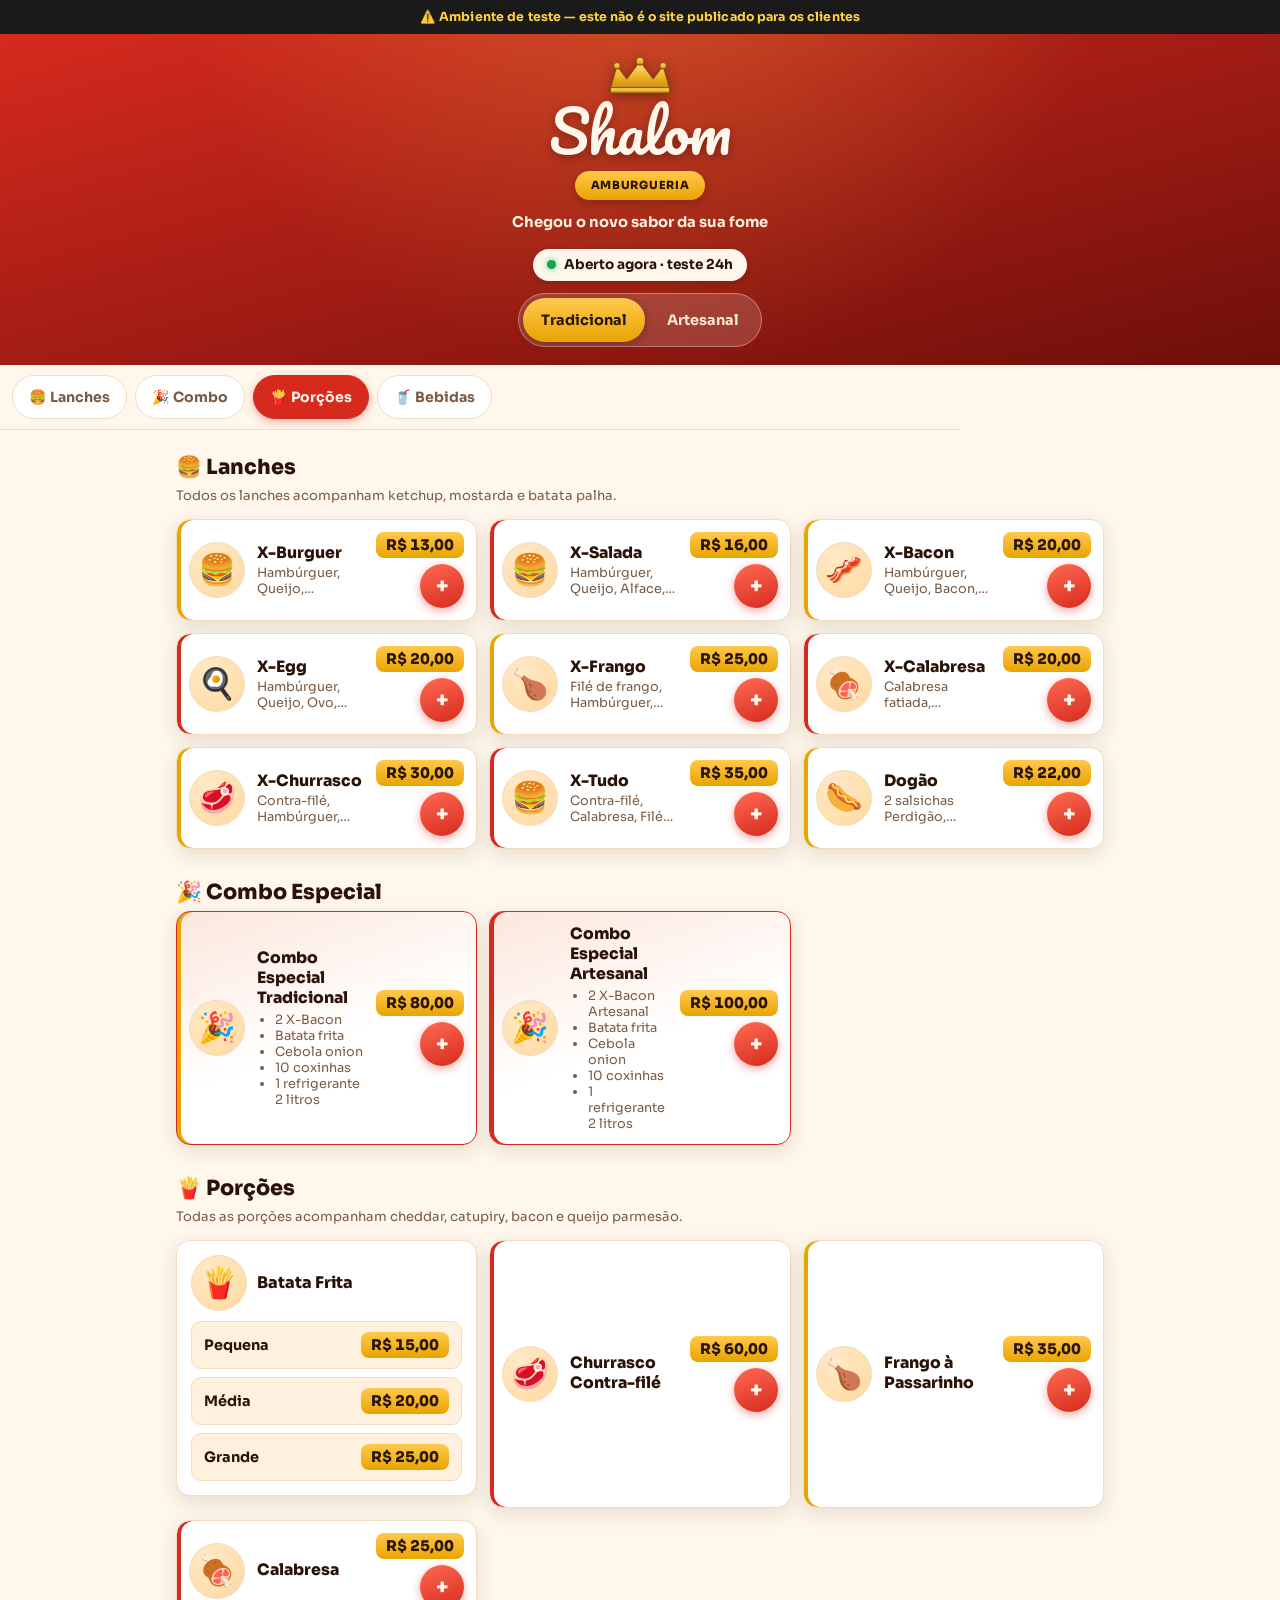
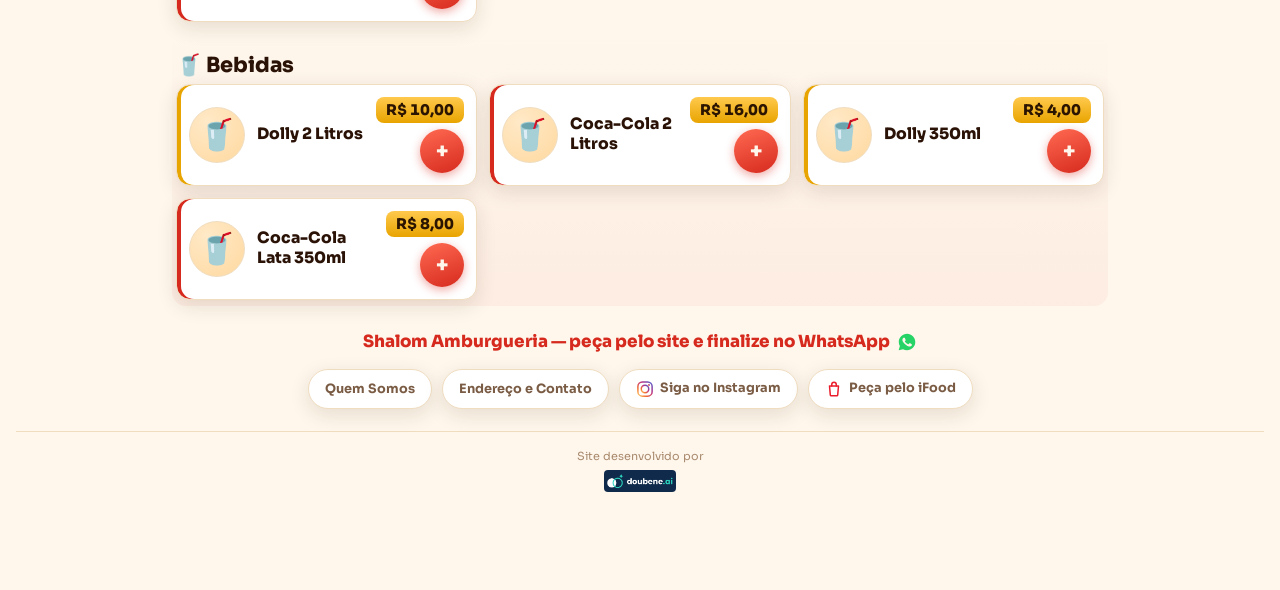
==== commit 34a65812: "Calcula a taxa de entrega pelo bairro (Jundiapeba R$ 5, outros R$ 10) A taxa deixa de ser "a combina" ====
--- a/index.html
+++ b/index.html
@@ -220,7 +220,7 @@
         <span id="carrinho-taxa">a combinar</span>
       </div>
       <div class="resumo-valores__linha resumo-valores__linha--total">
-        <span>Total</span>
+        <span>Total (sem a taxa)</span>
         <span id="carrinho-total">R$ 0,00</span>
       </div>
       <p id="carrinho-aviso-minimo" class="aviso" hidden></p>
@@ -313,6 +313,14 @@
     </form>
 
     <div class="resumo-valores">
+      <div class="resumo-valores__linha">
+        <span>Subtotal</span>
+        <span id="checkout-subtotal">R$ 0,00</span>
+      </div>
+      <div class="resumo-valores__linha">
+        <span>Taxa de entrega</span>
+        <span id="checkout-taxa">—</span>
+      </div>
       <div class="resumo-valores__linha resumo-valores__linha--total">
         <span>Total do pedido</span>
         <span id="checkout-total">R$ 0,00</span>
--- a/style.css
+++ b/style.css
@@ -1250,3 +1250,8 @@
     grid-template-columns: repeat(auto-fill, minmax(300px, 1fr));
   }
 }
+
+/* Ao editar um item pelo carrinho, o painel do item abre por cima do carrinho
+   (os dois tinham o mesmo z-index e o carrinho cobria o botão "Salvar"). */
+#overlay-item { z-index: 60; }
+#painel-item { z-index: 70; }
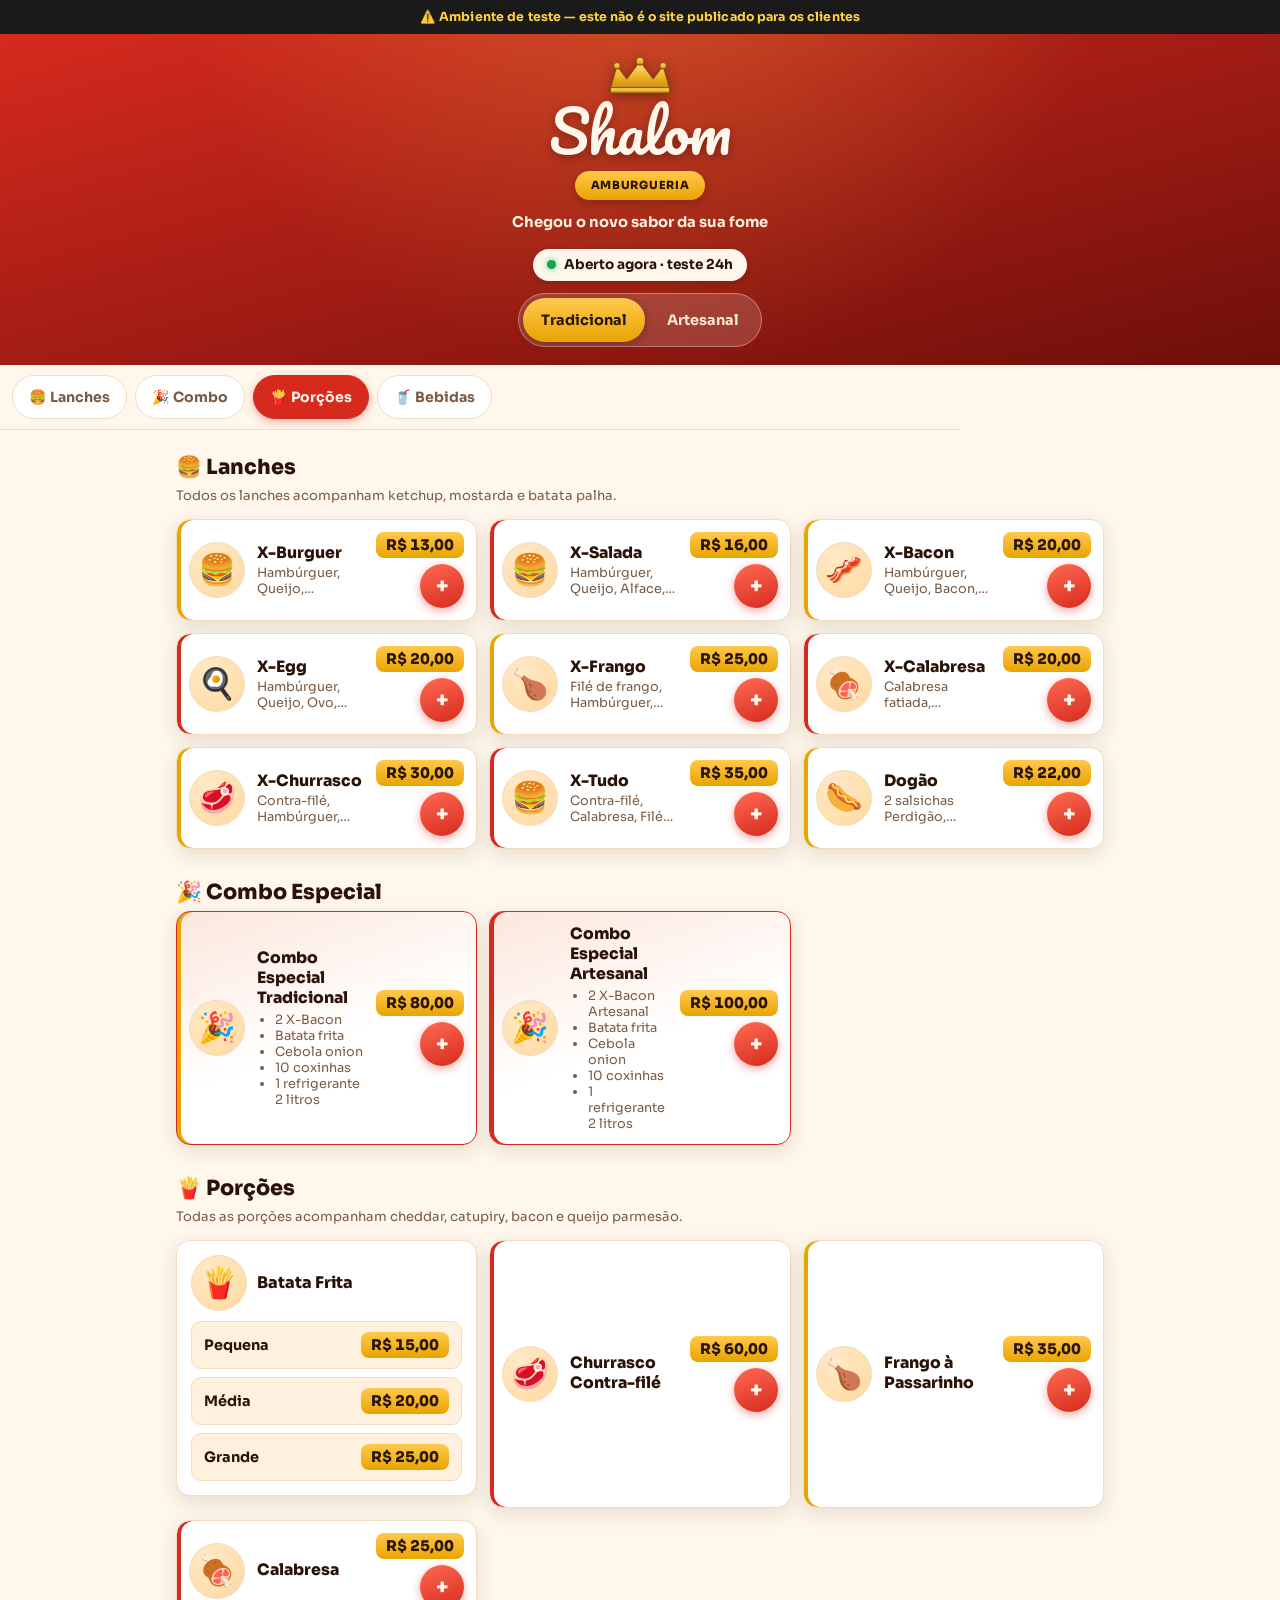
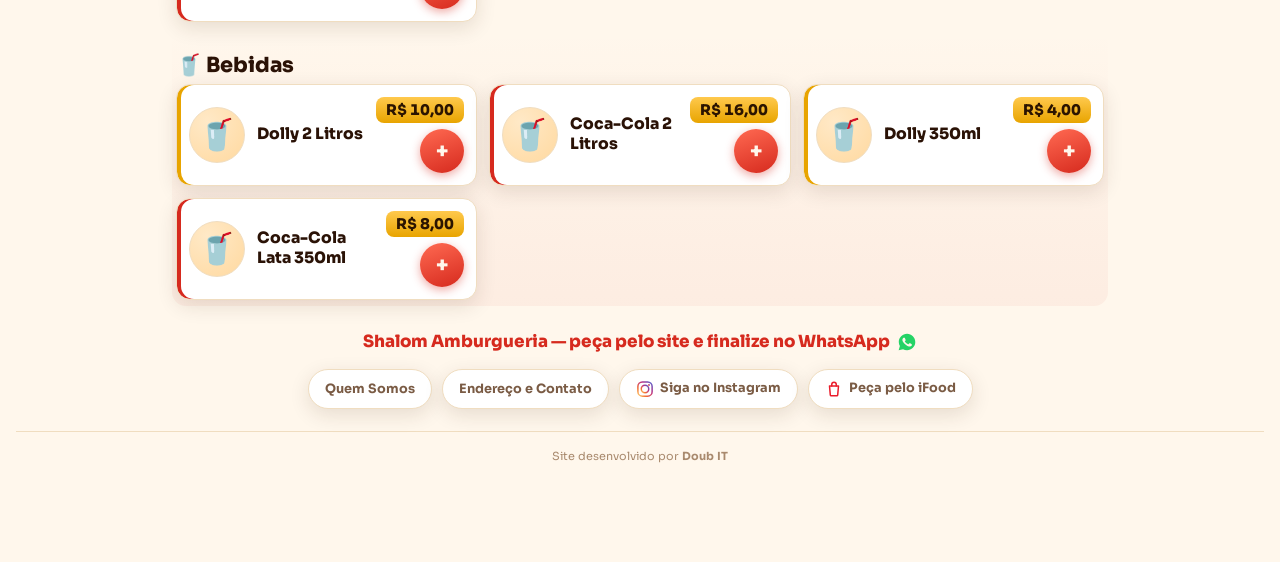
==== commit e56e792f: "Rodapé: crédito 'Site desenvolvido por Doub IT' Substitui o logo da doubene.ai por texto Doub IT (pa" ====
--- a/index.html
+++ b/index.html
@@ -140,8 +140,7 @@
     </nav>
 
     <div class="rodape__credito">
-      <span>Site desenvolvido por</span>
-      <img src="doubene-logo.png" alt="doubene.ai" class="rodape__credito-logo" width="120" height="36" loading="lazy" />
+      <span>Site desenvolvido por <strong class="rodape__credito-marca">Doub IT</strong></span>
     </div>
   </footer>
 
--- a/style.css
+++ b/style.css
@@ -1216,10 +1216,9 @@
   color: var(--texto-muted-2);
 }
 
-.rodape__credito-logo {
-  height: 22px;
-  width: auto;
-  border-radius: 4px;
+.rodape__credito-marca {
+  font-weight: 700;
+  letter-spacing: 0.02em;
 }
 
 /* =========================================================================
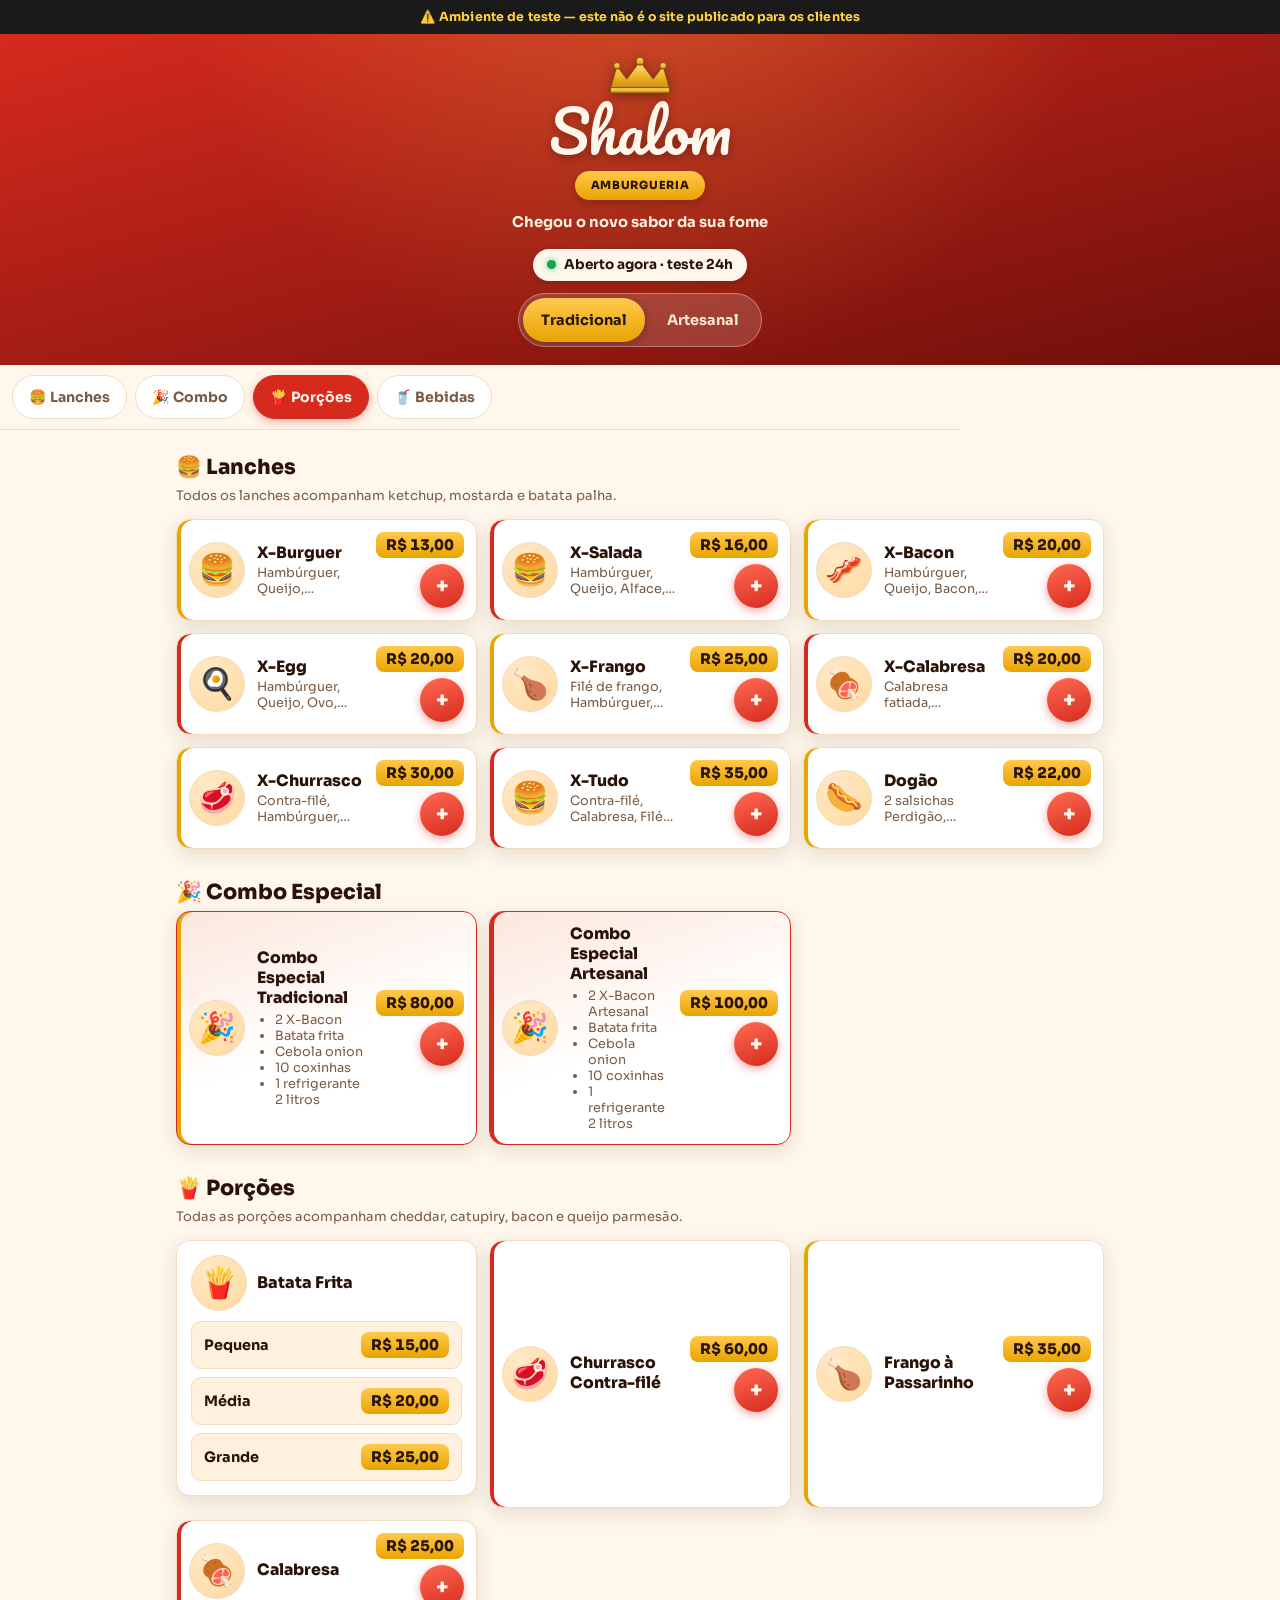
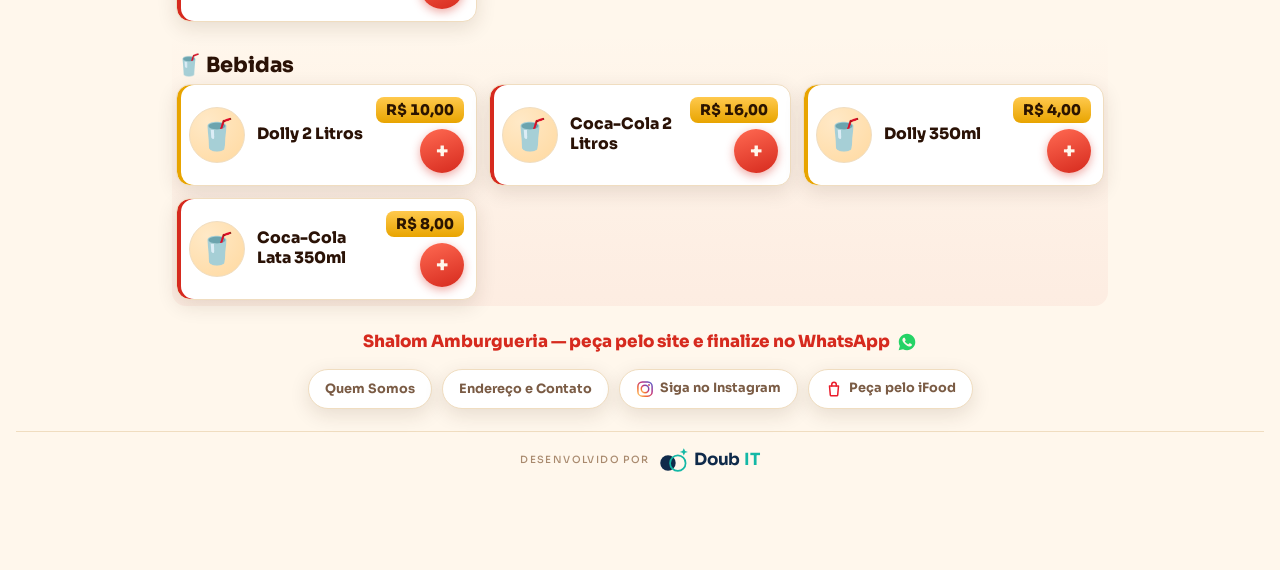
==== commit f21cc3ca: "Rodapé: padrão 'Desenvolvido por' com marca Doub IT Ícone (círculos + estrela) em SVG inline e texto" ====
--- a/index.html
+++ b/index.html
@@ -140,7 +140,15 @@
     </nav>
 
     <div class="rodape__credito">
-      <span>Site desenvolvido por <strong class="rodape__credito-marca">Doub IT</strong></span>
+      <span class="rodape__credito-texto">Desenvolvido por</span>
+      <span class="rodape__credito-marca" role="img" aria-label="Doub IT">
+        <svg class="rodape__credito-icone" viewBox="85 105 460 390" aria-hidden="true" focusable="false">
+          <circle cx="215" cy="350" r="125.5" fill="#0f2a4a" />
+          <circle cx="375" cy="351" r="126" fill="none" stroke="#14b8a6" stroke-width="28" />
+          <path d="M472 110 L493 155 L539 169 L493 183 L472 228 L451 183 L405 169 L451 155 Z" fill="#14b8a6" />
+        </svg>
+        <span class="rodape__credito-nome" aria-hidden="true">Doub <span>IT</span></span>
+      </span>
     </div>
   </footer>
 
--- a/style.css
+++ b/style.css
@@ -1209,16 +1209,41 @@
   padding-top: 16px;
   border-top: 1px solid var(--borda);
   display: flex;
-  flex-direction: column;
-  align-items: center;
-  gap: 6px;
+  flex-wrap: wrap;
+  justify-content: center;
+  align-items: center;
+  gap: 8px 10px;
   font-size: 0.7rem;
   color: var(--texto-muted-2);
 }
 
+.rodape__credito-texto {
+  text-transform: uppercase;
+  letter-spacing: 0.14em;
+  font-size: 0.62rem;
+  font-weight: 500;
+}
+
 .rodape__credito-marca {
+  display: inline-flex;
+  align-items: center;
+  gap: 6px;
+}
+
+.rodape__credito-icone {
+  height: 24px;
+  width: auto;
+}
+
+.rodape__credito-nome {
   font-weight: 700;
-  letter-spacing: 0.02em;
+  font-size: 1.05rem;
+  letter-spacing: -0.01em;
+  color: #0f2a4a;
+}
+
+.rodape__credito-nome span {
+  color: #14b8a6;
 }
 
 /* =========================================================================
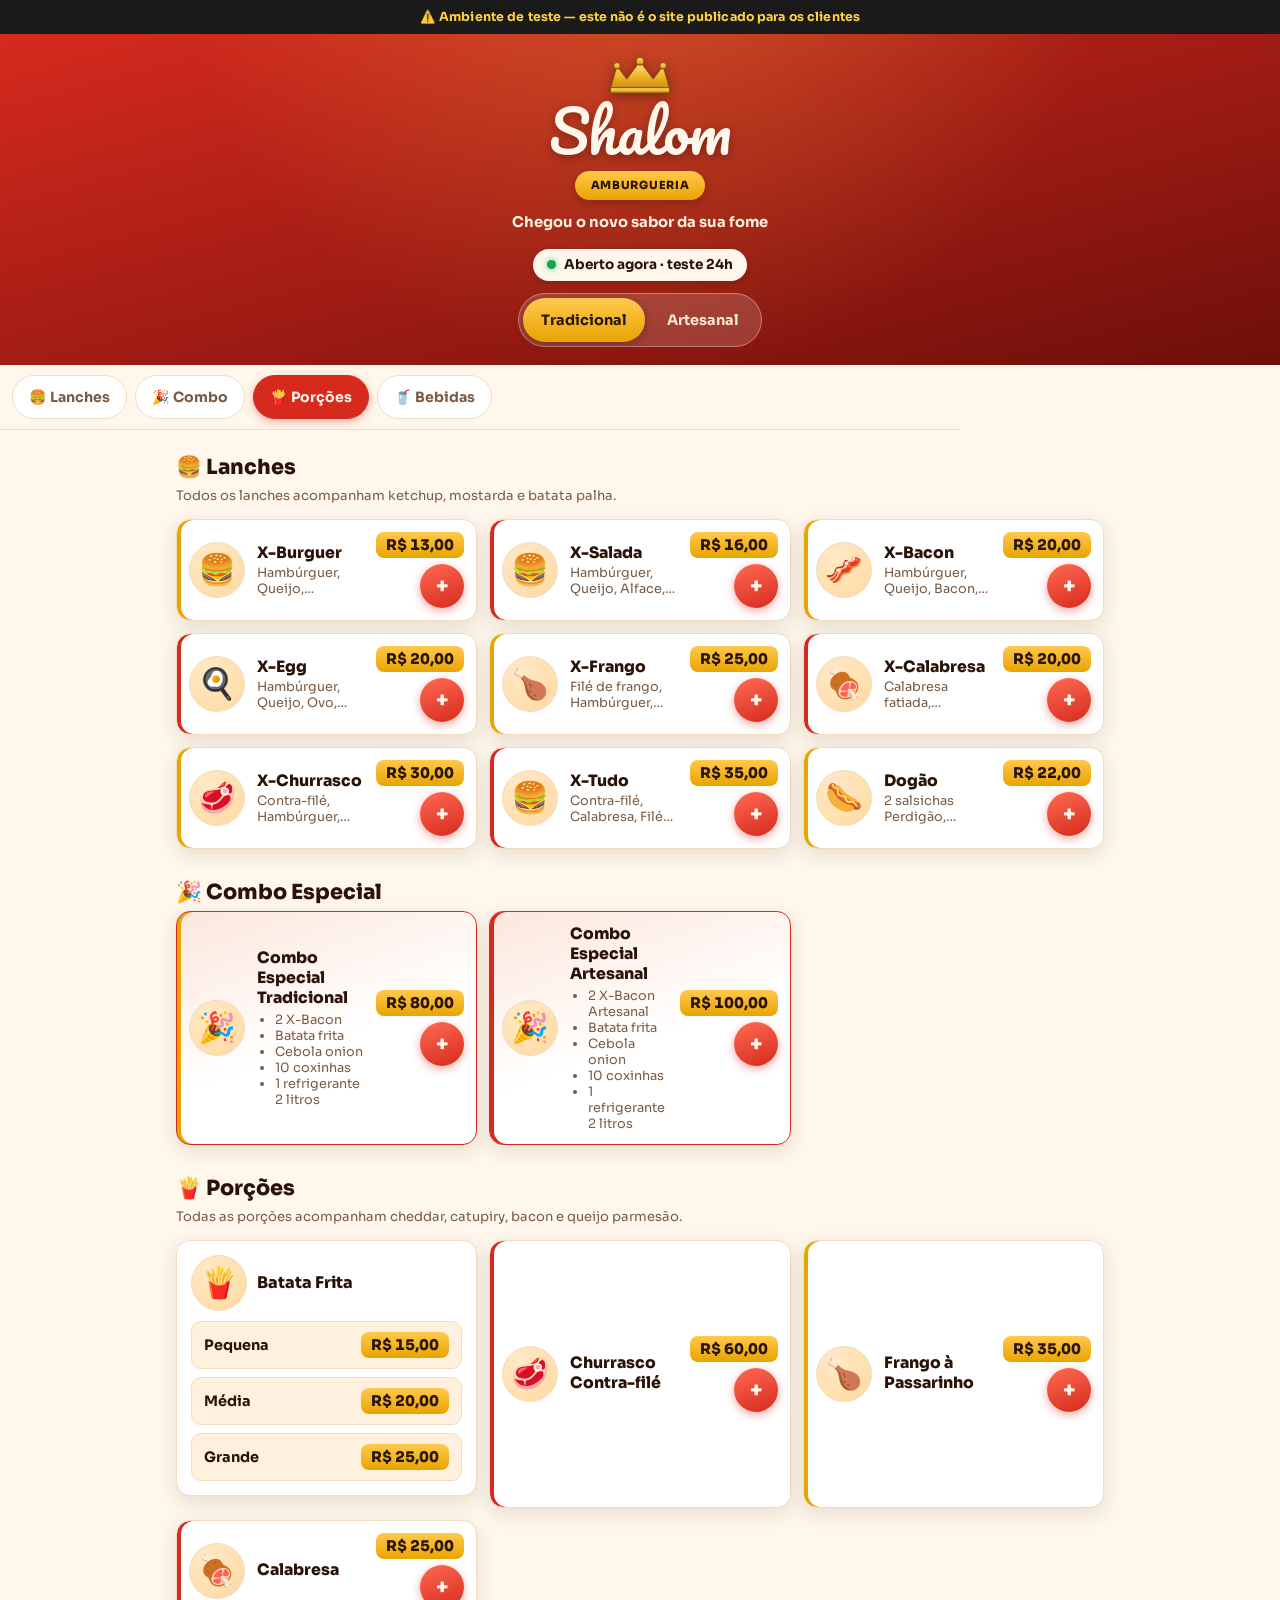
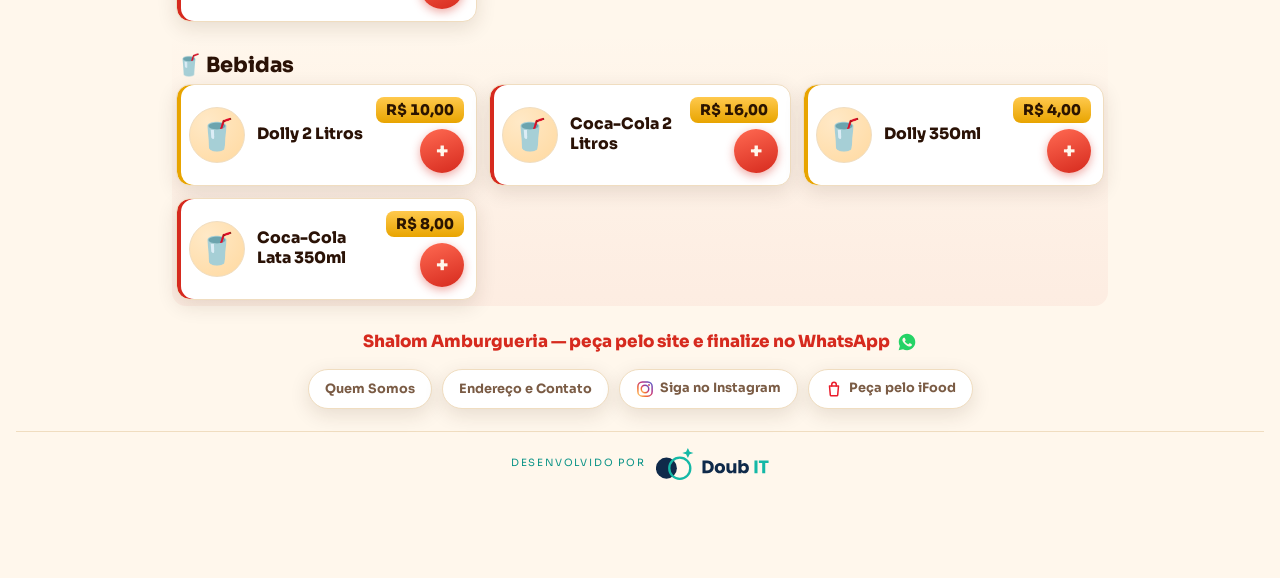
==== commit 984f8565: "Rodapé: usa o logo oficial Doub IT (SVG) igual ao CT Legacy Adiciona marca/doubit-horizontal-fundo-{" ====
--- a/index.html
+++ b/index.html
@@ -141,14 +141,7 @@
 
     <div class="rodape__credito">
       <span class="rodape__credito-texto">Desenvolvido por</span>
-      <span class="rodape__credito-marca" role="img" aria-label="Doub IT">
-        <svg class="rodape__credito-icone" viewBox="85 105 460 390" aria-hidden="true" focusable="false">
-          <circle cx="215" cy="350" r="125.5" fill="#0f2a4a" />
-          <circle cx="375" cy="351" r="126" fill="none" stroke="#14b8a6" stroke-width="28" />
-          <path d="M472 110 L493 155 L539 169 L493 183 L472 228 L451 183 L405 169 L451 155 Z" fill="#14b8a6" />
-        </svg>
-        <span class="rodape__credito-nome" aria-hidden="true">Doub <span>IT</span></span>
-      </span>
+      <img src="marca/doubit-horizontal-fundo-claro.svg" alt="Doub IT" class="rodape__credito-logo" width="1354" height="381" loading="lazy" />
     </div>
   </footer>
 
--- a/style.css
+++ b/style.css
@@ -1219,31 +1219,14 @@
 
 .rodape__credito-texto {
   text-transform: uppercase;
-  letter-spacing: 0.14em;
-  font-size: 0.62rem;
-  font-weight: 500;
-}
-
-.rodape__credito-marca {
-  display: inline-flex;
-  align-items: center;
-  gap: 6px;
-}
-
-.rodape__credito-icone {
-  height: 24px;
+  letter-spacing: 0.18em;
+  font-size: 0.625rem;
+  color: #0d9488;
+}
+
+.rodape__credito-logo {
+  height: 32px;
   width: auto;
-}
-
-.rodape__credito-nome {
-  font-weight: 700;
-  font-size: 1.05rem;
-  letter-spacing: -0.01em;
-  color: #0f2a4a;
-}
-
-.rodape__credito-nome span {
-  color: #14b8a6;
 }
 
 /* =========================================================================
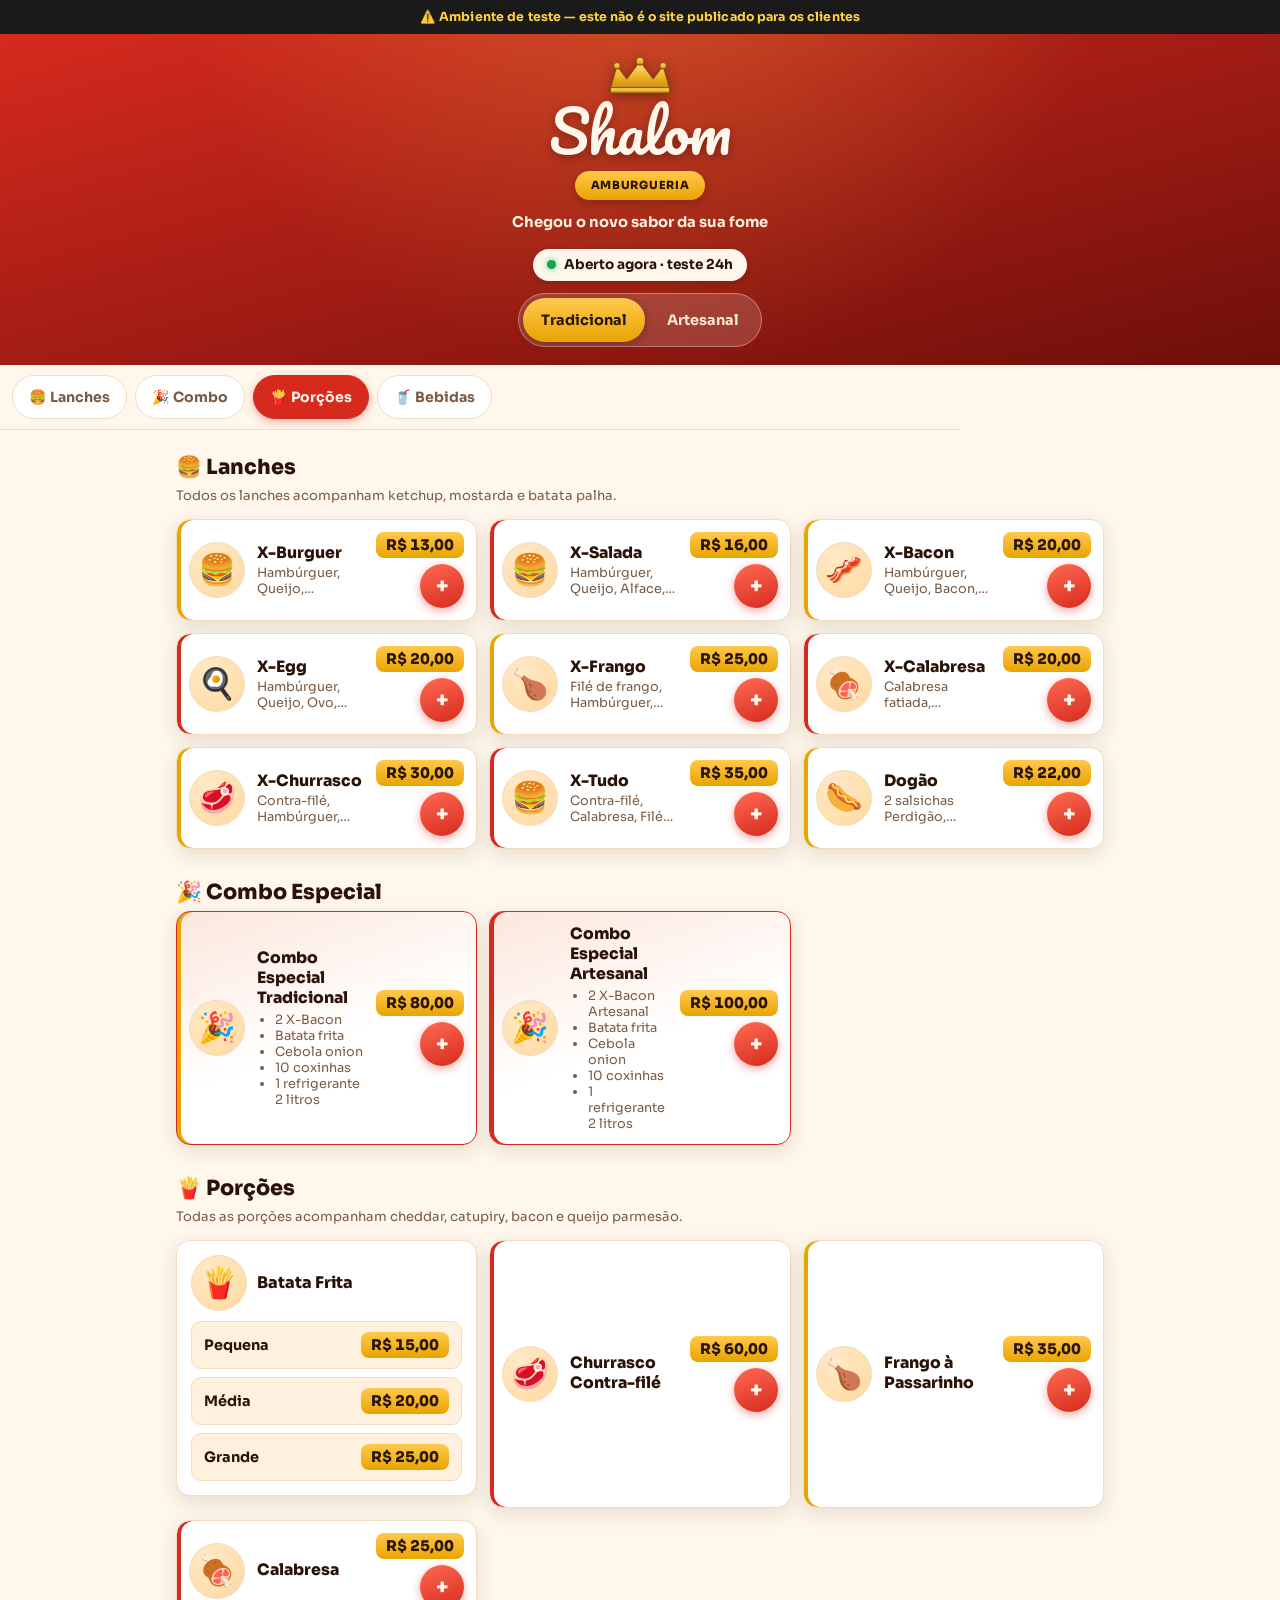
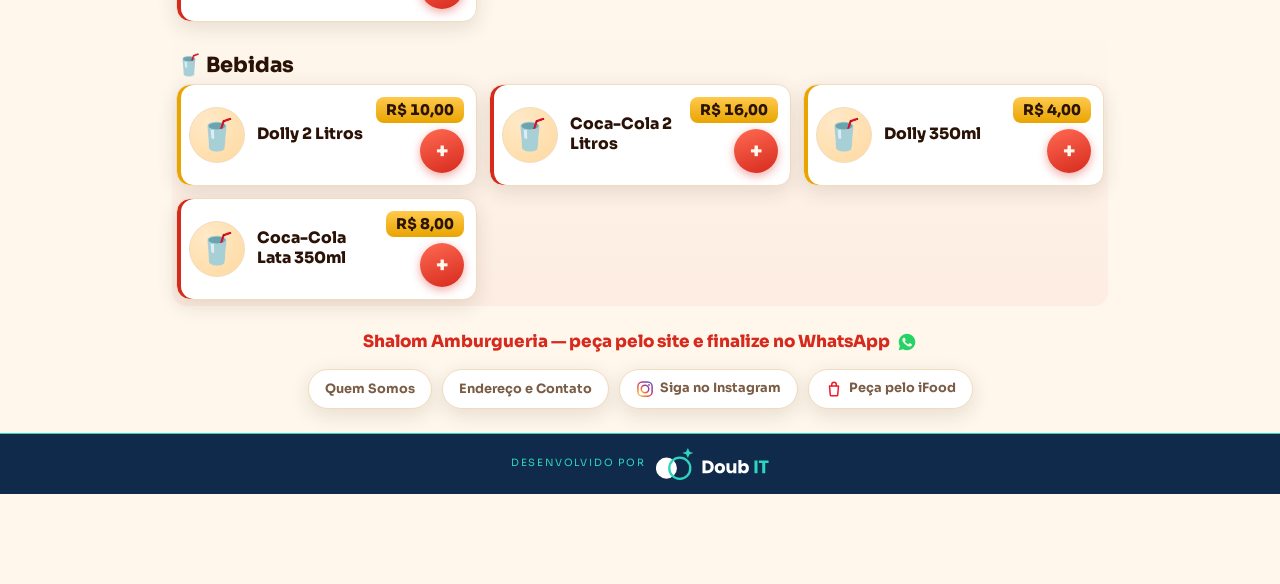
==== commit 7d84f921: "Rodapé: faixa azul-marinho Doub IT, igual aos demais sites Usa o logo oficial para fundo escuro, lin" ====
--- a/index.html
+++ b/index.html
@@ -141,7 +141,7 @@
 
     <div class="rodape__credito">
       <span class="rodape__credito-texto">Desenvolvido por</span>
-      <img src="marca/doubit-horizontal-fundo-claro.svg" alt="Doub IT" class="rodape__credito-logo" width="1354" height="381" loading="lazy" />
+      <img src="marca/doubit-horizontal-fundo-escuro.svg" alt="Doub IT" class="rodape__credito-logo" width="1354" height="381" loading="lazy" />
     </div>
   </footer>
 
--- a/style.css
+++ b/style.css
@@ -1204,24 +1204,26 @@
   flex-shrink: 0;
 }
 
+/* Faixa "Desenvolvido por Doub IT" — padrão visual dos sites da Doub IT
+   (azul-marinho, linha turquesa no topo, logo para fundo escuro). Ocupa a
+   largura toda, por isso anula o padding lateral do .rodape. */
 .rodape__credito {
-  margin-top: 22px;
-  padding-top: 16px;
-  border-top: 1px solid var(--borda);
+  margin: 24px -16px -8px;
+  padding: 14px 16px;
+  background: #0f2a4a;
+  border-top: 1px solid #2dd4bf;
   display: flex;
   flex-wrap: wrap;
   justify-content: center;
   align-items: center;
   gap: 8px 10px;
-  font-size: 0.7rem;
-  color: var(--texto-muted-2);
 }
 
 .rodape__credito-texto {
   text-transform: uppercase;
   letter-spacing: 0.18em;
   font-size: 0.625rem;
-  color: #0d9488;
+  color: #2dd4bf;
 }
 
 .rodape__credito-logo {
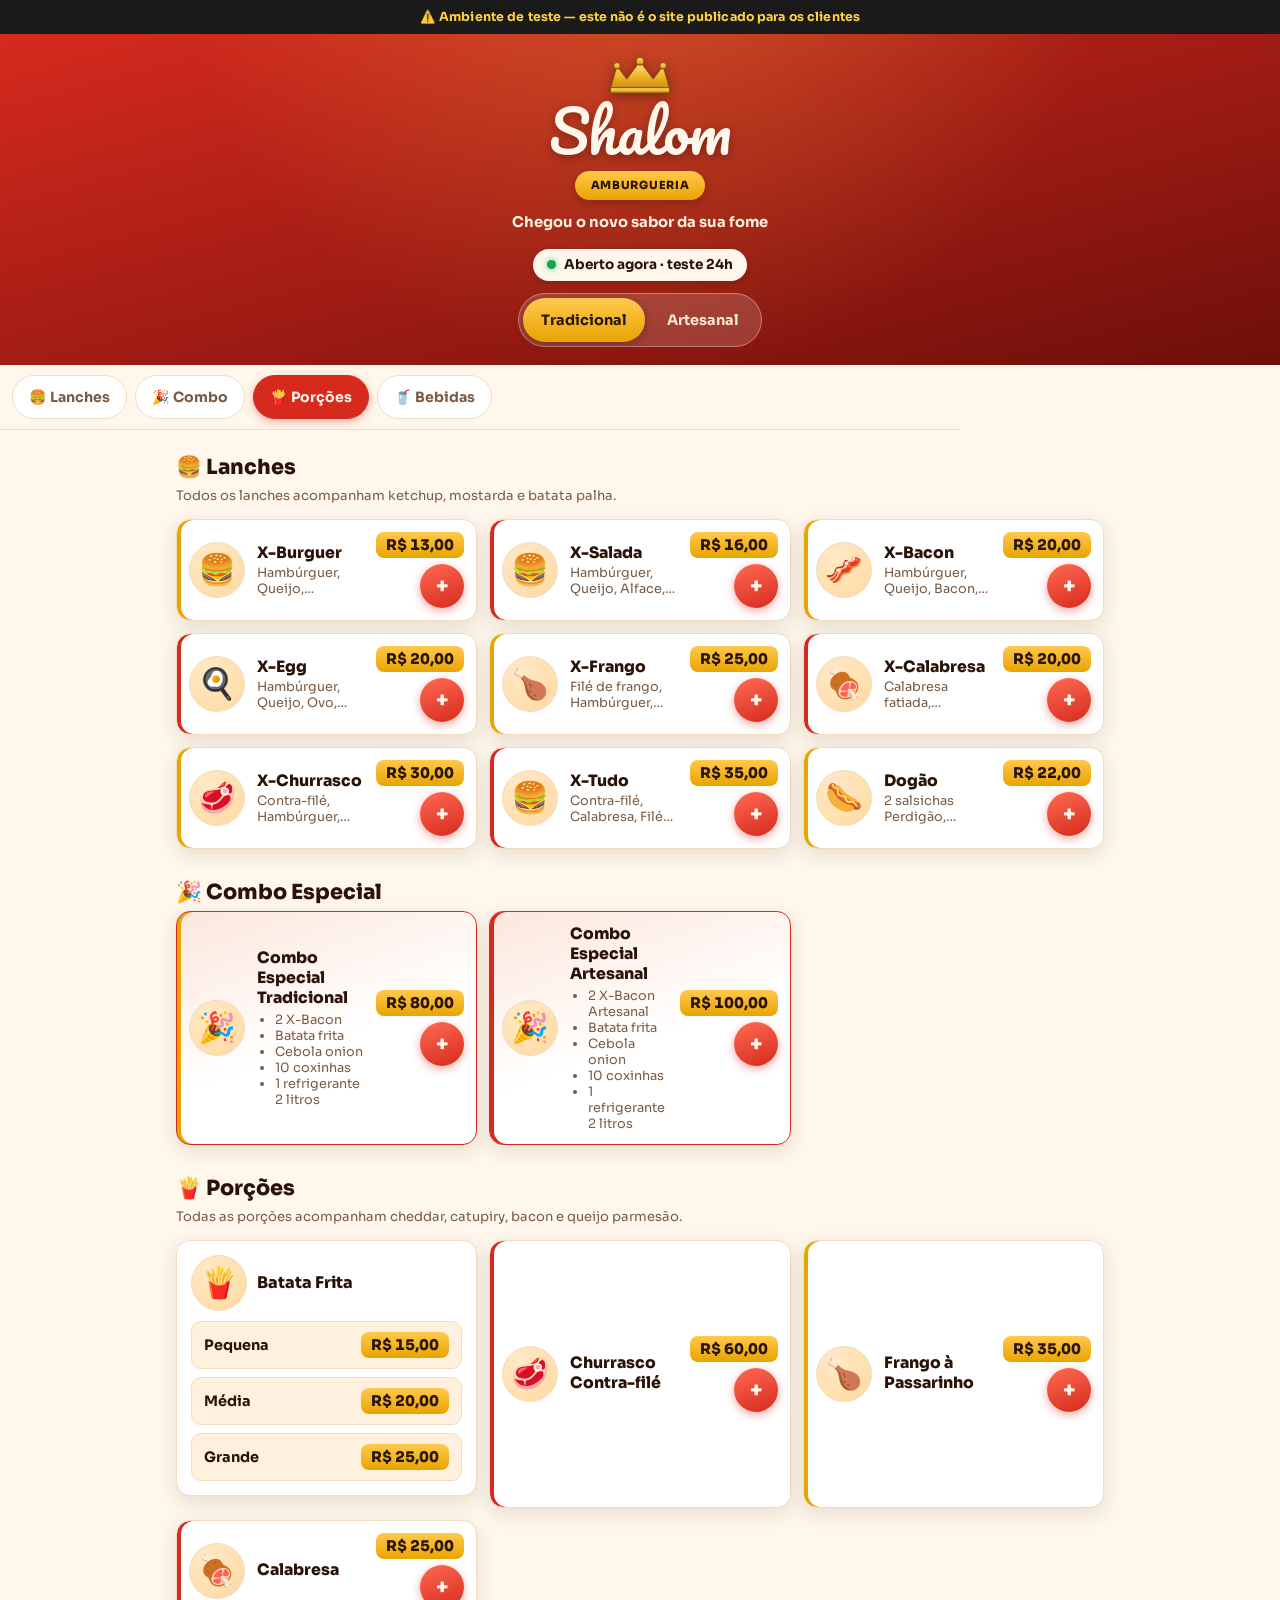
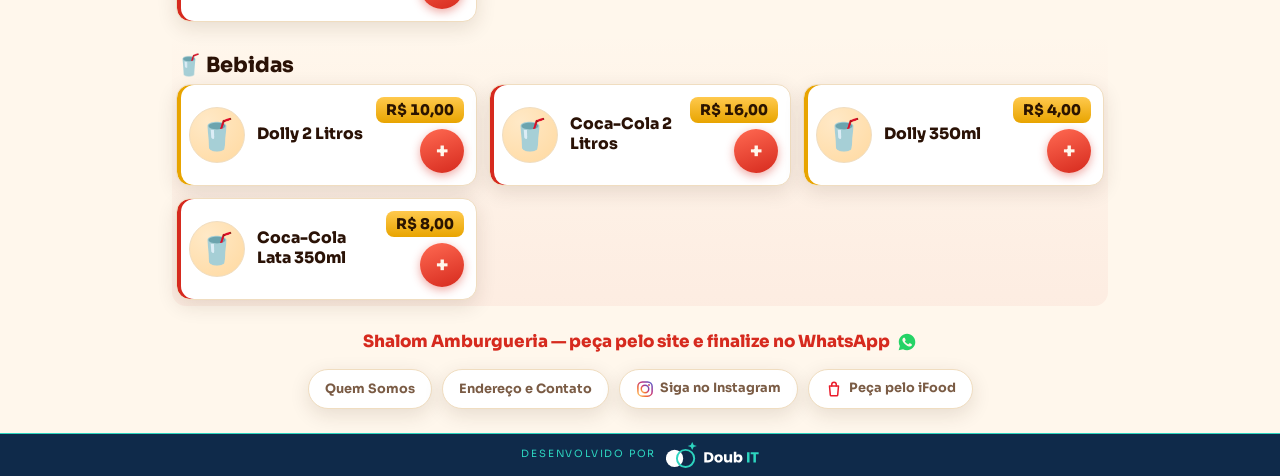
==== commit 11bd94a7: "Pix: gera QR Code e botões de copiar chave/Copia e Cola ao concluir o pedido Co-Authored-By: Claude " ====
--- a/index.html
+++ b/index.html
@@ -352,6 +352,21 @@
       <p class="checkout-sucesso__texto">
         A loja vai confirmar o recebimento do seu pedido respondendo por lá.
       </p>
+
+      <!-- Só aparece quando o pagamento escolhido foi Pix -->
+      <div id="pix-pagamento" class="pix" hidden>
+        <h5 class="pix__titulo">💠 Pague agora com Pix</h5>
+        <p class="pix__valor">Valor: <strong id="pix-valor"></strong></p>
+        <div class="pix__qr" id="pix-qr" role="img" aria-label="QR Code para pagamento via Pix"></div>
+        <p class="pix__instrucao">Abra o app do seu banco, escolha pagar com Pix e leia o QR Code.</p>
+
+        <p class="pix__rotulo">Ou copie a chave Pix (CNPJ):</p>
+        <div class="pix__chave" id="pix-chave"></div>
+        <button type="button" class="btn btn--primario btn--grande" id="btn-copiar-chave">Copiar chave Pix</button>
+        <button type="button" class="btn btn--secundario btn--grande" id="btn-copiar-codigo">Copiar Pix Copia e Cola (com o valor)</button>
+        <p class="pix__instrucao">Depois de pagar, envie o comprovante na conversa do WhatsApp.</p>
+      </div>
+
       <button type="button" class="btn btn--secundario btn--grande" id="btn-novo-pedido">
         Fazer novo pedido
       </button>
@@ -361,6 +376,7 @@
   <!-- Área para leitores de tela anunciarem mensagens rápidas (ex: "item adicionado") -->
   <div id="anuncio" class="sr-somente" role="status" aria-live="polite"></div>
 
+  <script src="vendor/qrcode.js"></script>
   <script src="cardapio.js"></script>
   <script src="app.js"></script>
 </body>
--- a/style.css
+++ b/style.css
@@ -55,7 +55,7 @@
   color: var(--texto);
   font-family: var(--fonte-titulo);
   line-height: 1.45;
-  padding-bottom: calc(90px + env(safe-area-inset-bottom, 0px));
+  padding-bottom: 0;
 }
 
 img {
@@ -921,6 +921,78 @@
   margin-top: 8px;
 }
 
+/* Bloco de pagamento via Pix (QR Code + copiar chave) */
+.pix {
+  background: var(--bg-secao);
+  border: 1px solid var(--borda);
+  border-radius: var(--raio);
+  padding: 16px 14px;
+  margin: 0 0 14px;
+  text-align: center;
+}
+
+.pix__titulo {
+  font-size: 1.1rem;
+  margin: 0 0 6px;
+  color: var(--texto);
+}
+
+.pix__valor {
+  margin: 0 0 12px;
+  color: var(--texto-muted);
+}
+
+.pix__valor strong {
+  color: var(--texto);
+  font-size: 1.2rem;
+}
+
+.pix__qr {
+  display: inline-block;
+  background: #fff;
+  padding: 10px;
+  border-radius: 10px;
+  border: 1px solid var(--borda);
+  line-height: 0;
+  margin-bottom: 10px;
+}
+
+.pix__qr svg {
+  width: 220px;
+  height: 220px;
+  max-width: 100%;
+}
+
+.pix__instrucao {
+  color: var(--texto-muted);
+  font-size: 0.85rem;
+  line-height: 1.4;
+  margin: 0 0 12px;
+}
+
+.pix__rotulo {
+  color: var(--texto-muted);
+  font-size: 0.85rem;
+  margin: 4px 0 6px;
+}
+
+.pix__chave {
+  font-family: monospace;
+  font-size: 1.1rem;
+  font-weight: 700;
+  letter-spacing: 0.04em;
+  background: var(--bg-secao-alt);
+  border-radius: 8px;
+  padding: 8px;
+  margin-bottom: 10px;
+  user-select: all;
+}
+
+.pix .btn {
+  width: 100%;
+  margin-bottom: 8px;
+}
+
 /* =========================================================================
    CARRINHO — itens listados
    ========================================================================= */
@@ -1209,7 +1281,7 @@
    largura toda, por isso anula o padding lateral do .rodape. */
 .rodape__credito {
   margin: 24px -16px -8px;
-  padding: 14px 16px;
+  padding: 8px 16px calc(8px + env(safe-area-inset-bottom, 0px));
   background: #0f2a4a;
   border-top: 1px solid #2dd4bf;
   display: flex;
@@ -1227,8 +1299,14 @@
 }
 
 .rodape__credito-logo {
-  height: 32px;
+  height: 26px;
   width: auto;
+}
+
+/* Com o carrinho aberto na barra fixa, a faixa ganha folga embaixo para a
+   barra não cobrir o crédito (no lugar do antigo respiro creme do body). */
+body:has(#barra-carrinho:not([hidden])) .rodape__credito {
+  padding-bottom: calc(80px + env(safe-area-inset-bottom, 0px));
 }
 
 /* =========================================================================
